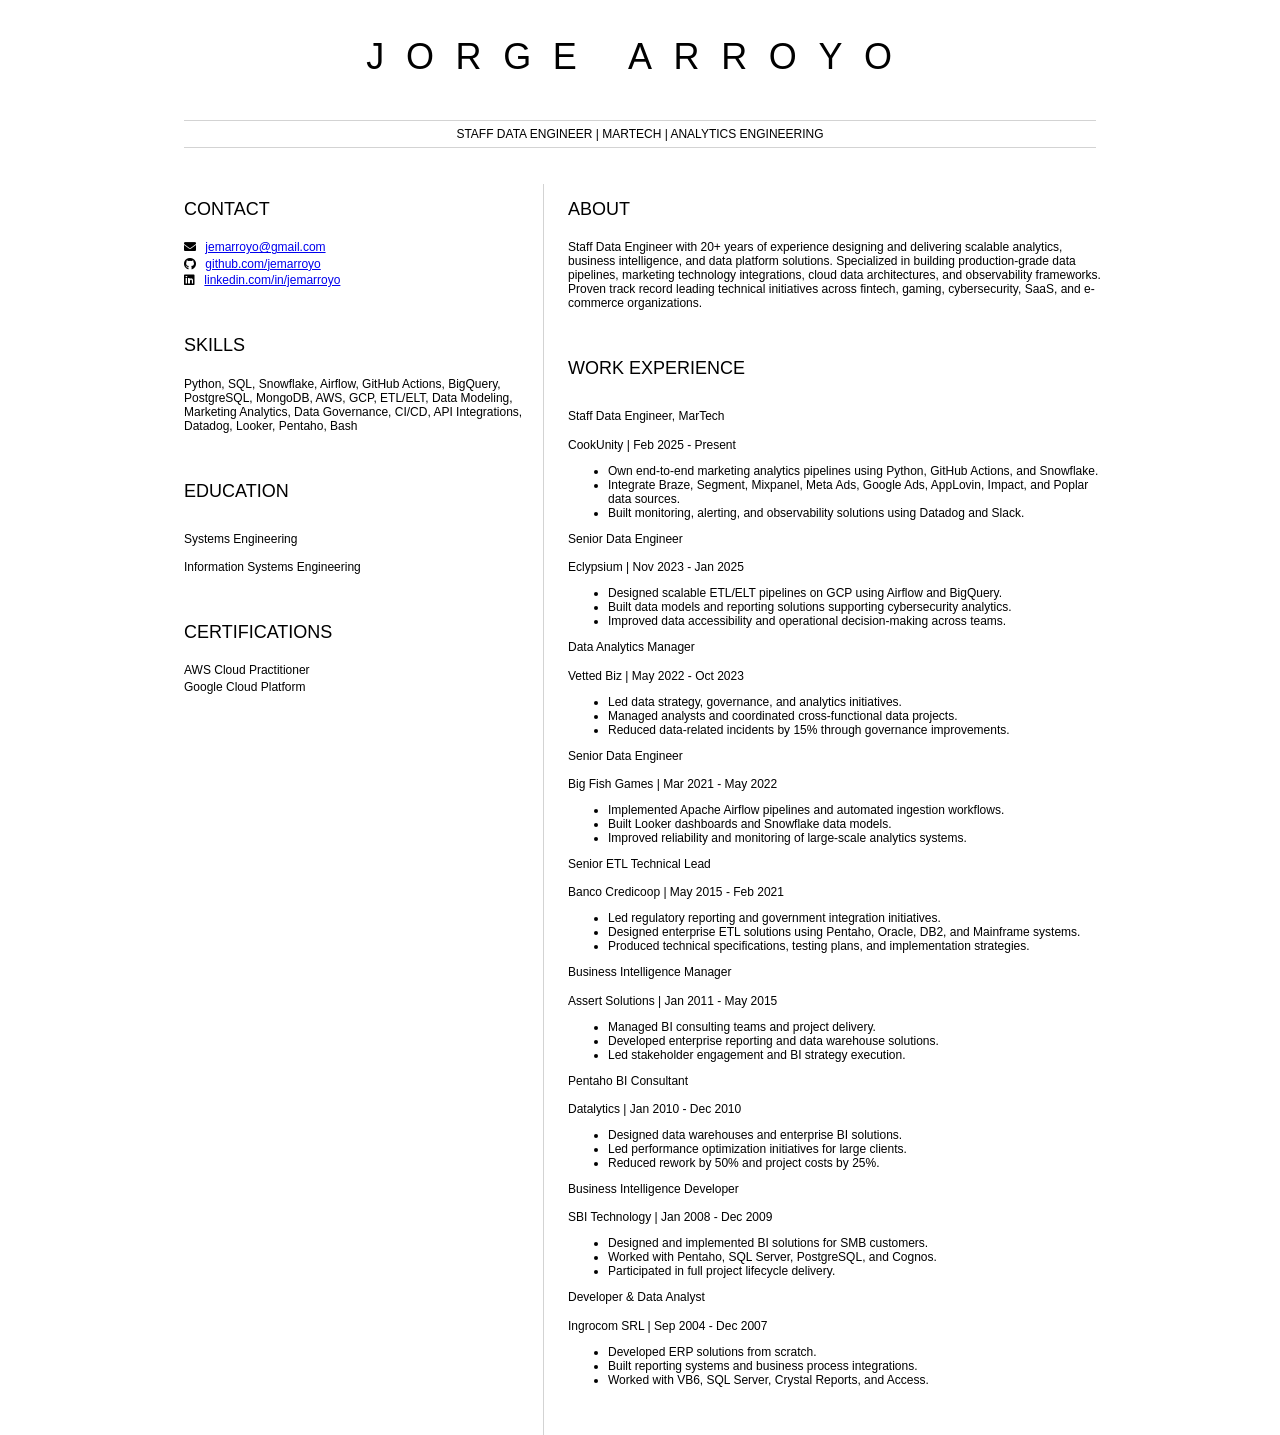
==== index.html @ 9186e67a "first commit" ====
<html>
<head>
    <link href="style.css" rel="stylesheet">
    <title>Jorge Arroyo | Staff Data Engineer</title>
    <link rel="stylesheet" href="https://cdnjs.cloudflare.com/ajax/libs/font-awesome/5.15.4/css/all.min.css">
</head>

<body>
    <header id="header">
        <h1>JORGE ARROYO</h1>
        <hr>
        STAFF DATA ENGINEER | MARTECH | ANALYTICS ENGINEERING
        <hr>
    </header>

    <main>
        <article id="mainLeft">

            <section>
                <h2>CONTACT</h2>

                <p>
                    <i class="fa fa-envelope"></i>
                    <a href="mailto:jemarroyo@gmail.com">jemarroyo@gmail.com</a>
                </p>

                <p>
                    <i class="fab fa-github"></i>
                    <a href="https://github.com/jemarroyo">github.com/jemarroyo</a>
                </p>

                <p>
                    <i class="fab fa-linkedin"></i>
                    <a href="https://linkedin.com/in/jemarroyo">
                        linkedin.com/in/jemarroyo
                    </a>
                </p>

            </section>

            <section>
                <h2>SKILLS</h2>

                <p>
                    Python, SQL, Snowflake, Airflow, GitHub Actions,
                    BigQuery, PostgreSQL, MongoDB, AWS, GCP,
                    ETL/ELT, Data Modeling, Marketing Analytics,
                    Data Governance, CI/CD, API Integrations,
                    Datadog, Looker, Pentaho, Bash
                </p>

            </section>

            <section>
                <h2>EDUCATION</h2>

                <h3>Systems Engineering</h3>

                <p>
                    Information Systems Engineering
                </p>

            </section>

            <section>
                <h2>CERTIFICATIONS</h2>

                <p>AWS Cloud Practitioner</p>
                <p>Google Cloud Platform</p>

            </section>

        </article>

        <article id="mainRight">

            <section>
                <h2>ABOUT</h2>

                <p>
                    Staff Data Engineer with 20+ years of experience
                    designing and delivering scalable analytics,
                    business intelligence, and data platform solutions.
                    Specialized in building production-grade data
                    pipelines, marketing technology integrations,
                    cloud data architectures, and observability
                    frameworks. Proven track record leading technical
                    initiatives across fintech, gaming, cybersecurity,
                    SaaS, and e-commerce organizations.
                </p>

            </section>

            <section>
                <h2>WORK EXPERIENCE</h2>

                <h3>Staff Data Engineer, MarTech</h3>

                <p>
                    CookUnity | Feb 2025 - Present
                </p>

                <ul>
                    <li>Own end-to-end marketing analytics pipelines using Python, GitHub Actions, and Snowflake.</li>
                    <li>Integrate Braze, Segment, Mixpanel, Meta Ads, Google Ads, AppLovin, Impact, and Poplar data sources.</li>
                    <li>Built monitoring, alerting, and observability solutions using Datadog and Slack.</li>
                </ul>

                <h3>Senior Data Engineer</h3>

                <p>
                    Eclypsium | Nov 2023 - Jan 2025
                </p>

                <ul>
                    <li>Designed scalable ETL/ELT pipelines on GCP using Airflow and BigQuery.</li>
                    <li>Built data models and reporting solutions supporting cybersecurity analytics.</li>
                    <li>Improved data accessibility and operational decision-making across teams.</li>
                </ul>

                <h3>Data Analytics Manager</h3>

                <p>
                    Vetted Biz | May 2022 - Oct 2023
                </p>

                <ul>
                    <li>Led data strategy, governance, and analytics initiatives.</li>
                    <li>Managed analysts and coordinated cross-functional data projects.</li>
                    <li>Reduced data-related incidents by 15% through governance improvements.</li>
                </ul>

                <h3>Senior Data Engineer</h3>

                <p>
                    Big Fish Games | Mar 2021 - May 2022
                </p>

                <ul>
                    <li>Implemented Apache Airflow pipelines and automated ingestion workflows.</li>
                    <li>Built Looker dashboards and Snowflake data models.</li>
                    <li>Improved reliability and monitoring of large-scale analytics systems.</li>
                </ul>

                <h3>Senior ETL Technical Lead</h3>

                <p>
                    Banco Credicoop | May 2015 - Feb 2021
                </p>

                <ul>
                    <li>Led regulatory reporting and government integration initiatives.</li>
                    <li>Designed enterprise ETL solutions using Pentaho, Oracle, DB2, and Mainframe systems.</li>
                    <li>Produced technical specifications, testing plans, and implementation strategies.</li>
                </ul>

                <h3>Business Intelligence Manager</h3>

                <p>
                    Assert Solutions | Jan 2011 - May 2015
                </p>

                <ul>
                    <li>Managed BI consulting teams and project delivery.</li>
                    <li>Developed enterprise reporting and data warehouse solutions.</li>
                    <li>Led stakeholder engagement and BI strategy execution.</li>
                </ul>

                <h3>Pentaho BI Consultant</h3>

                <p>
                    Datalytics | Jan 2010 - Dec 2010
                </p>

                <ul>
                    <li>Designed data warehouses and enterprise BI solutions.</li>
                    <li>Led performance optimization initiatives for large clients.</li>
                    <li>Reduced rework by 50% and project costs by 25%.</li>
                </ul>

                <h3>Business Intelligence Developer</h3>

                <p>
                    SBI Technology | Jan 2008 - Dec 2009
                </p>

                <ul>
                    <li>Designed and implemented BI solutions for SMB customers.</li>
                    <li>Worked with Pentaho, SQL Server, PostgreSQL, and Cognos.</li>
                    <li>Participated in full project lifecycle delivery.</li>
                </ul>

                <h3>Developer & Data Analyst</h3>

                <p>
                    Ingrocom SRL | Sep 2004 - Dec 2007
                </p>

                <ul>
                    <li>Developed ERP solutions from scratch.</li>
                    <li>Built reporting systems and business process integrations.</li>
                    <li>Worked with VB6, SQL Server, Crystal Reports, and Access.</li>
                </ul>

            </section>

        </article>
    </main>
</body>
</html>
---- style.css ----
body {
    font-family: 'Segoe UI', Tahoma, Geneva, Verdana, sans-serif;
    font-size: 12px;
    max-width: 960px;
    margin: auto;
}
h1 {
    font-size: 3em;
    letter-spacing: .6em;
    padding-top: 1em;
    padding-bottom: 1em;
}

h2 {
    font-size: 1.5em;
    padding-bottom: 1em;
}

h3 {
    font-size: 1em;
    padding-bottom: 1em;
}

main { 
    display: grid;
    grid-template-columns: 40% 60%;
    margin-top: 3em;
}
header {
    text-align: center;
    margin: auto 2em;
}

section {
    margin: auto 1em 4em 2em;
}

i {
    margin-right: .5em;
}

p {
    margin: .2em auto
}

hr {
    border: none;
    background-color: lightgray;
    height: 1px;
}

h1, h2, h3 {
    font-weight: 100;
    margin-bottom: 0;
}
#mainLeft {
    border-right: 1px solid lightgray;
}
.company-title {
    display: flex;
    align-items: center;
    gap: 12px;
}

.company-logo {
    width: 36px;
    height: 36px;
    object-fit: contain;
}

.company-name {
    color: #666;
    font-size: 0.9rem;
    margin-top: -10px;
}
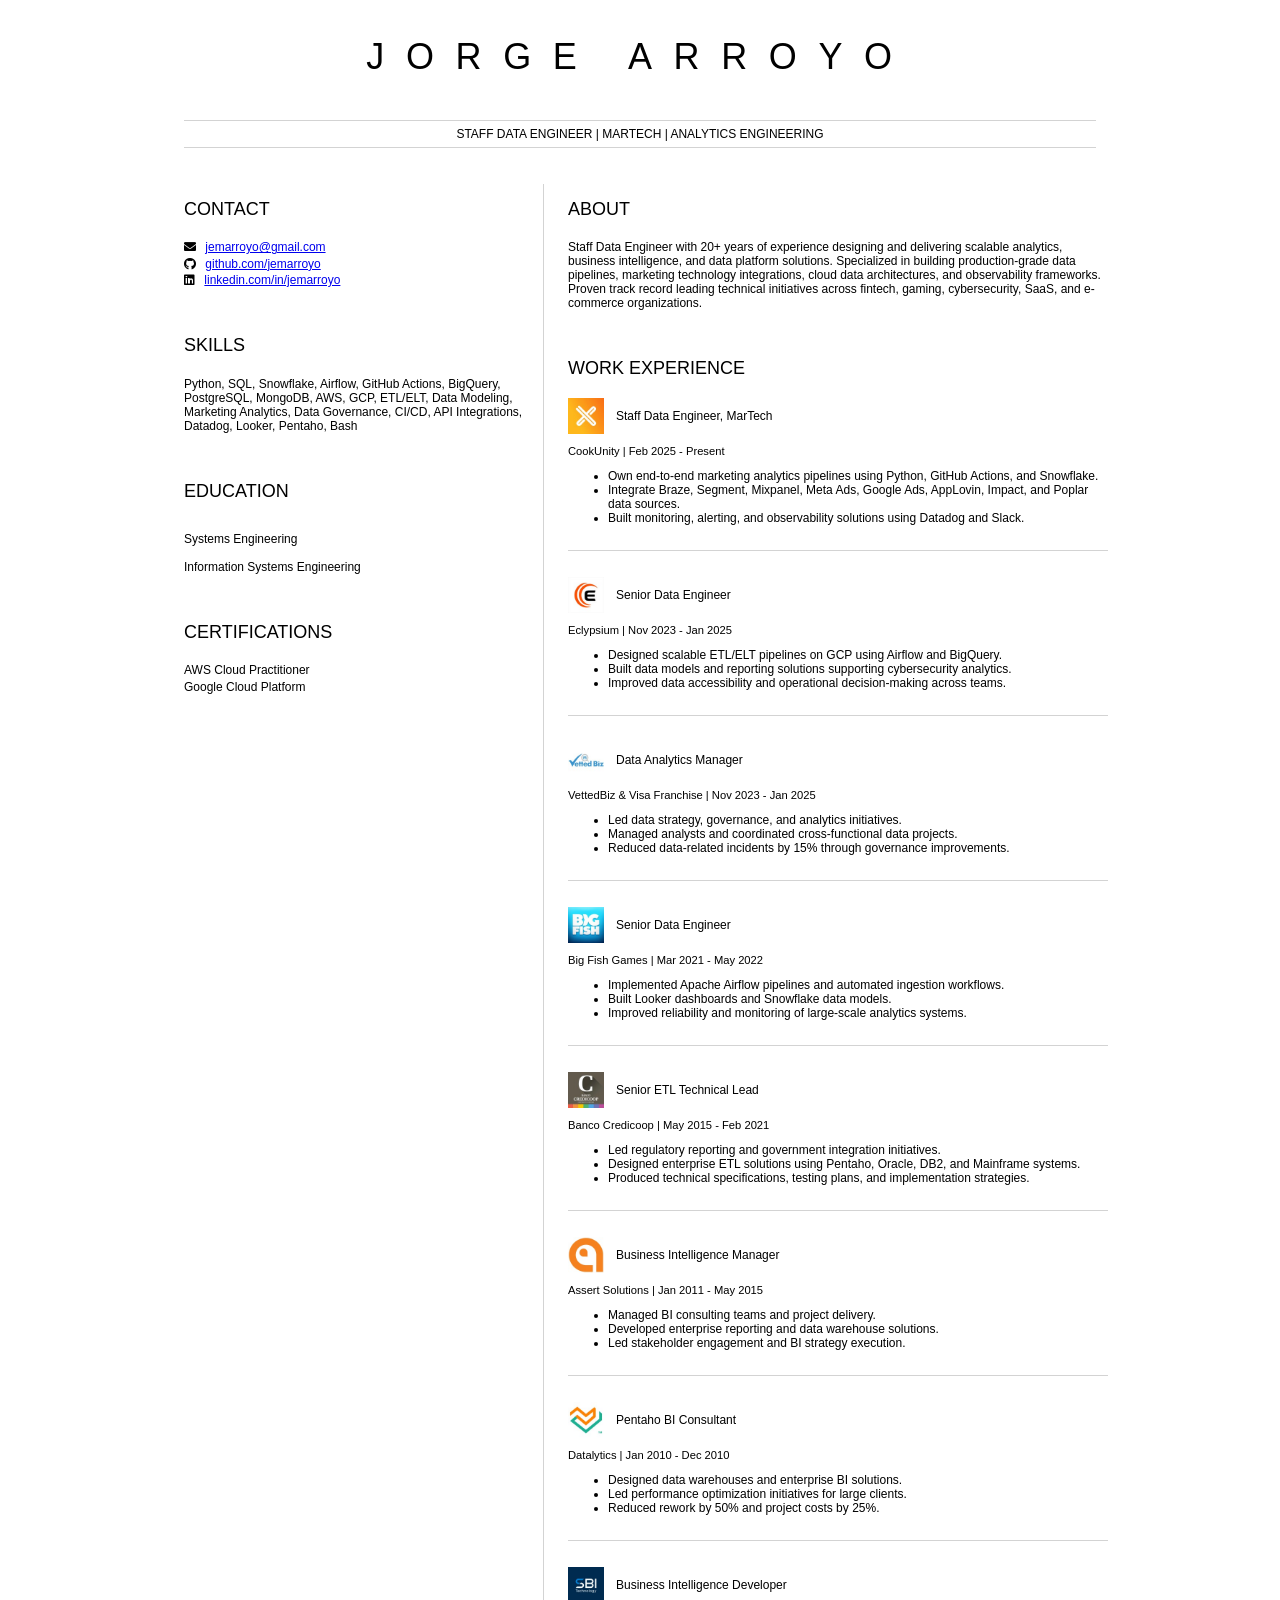
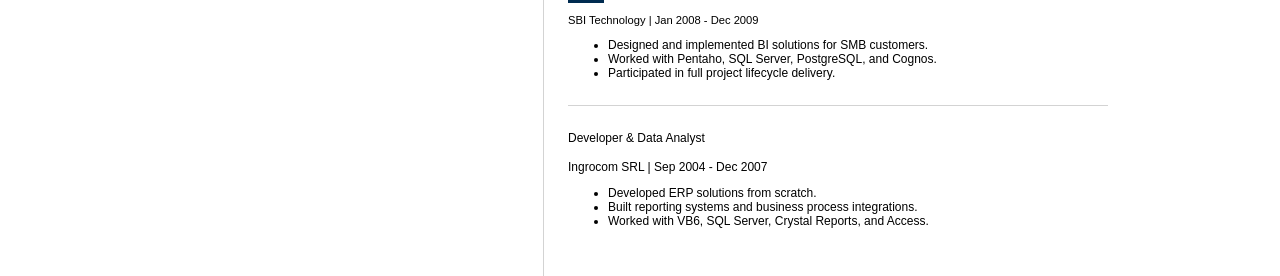
==== commit 2e188e8b: "second push" ====
--- a/index.html
+++ b/index.html
@@ -93,35 +93,51 @@
 
             <section>
                 <h2>WORK EXPERIENCE</h2>
+                <div class="company-title">
+                        <img src="assets/logos/cookunity.jpeg"
+                            alt="CookUnity"
+                            class="company-logo">
 
                 <h3>Staff Data Engineer, MarTech</h3>
-
-                <p>
-                    CookUnity | Feb 2025 - Present
-                </p>
-
+                </div>
+                <p class="company-name">
+                        CookUnity | Feb 2025 - Present
+                </p>
+                
                 <ul>
                     <li>Own end-to-end marketing analytics pipelines using Python, GitHub Actions, and Snowflake.</li>
                     <li>Integrate Braze, Segment, Mixpanel, Meta Ads, Google Ads, AppLovin, Impact, and Poplar data sources.</li>
                     <li>Built monitoring, alerting, and observability solutions using Datadog and Slack.</li>
                 </ul>
 
+                <hr class="job-separator">
+                <div class="company-title">
+                        <img src="assets/logos/eclypsium.jpeg"
+                            alt="Eclypsium"
+                            class="company-logo">
+
                 <h3>Senior Data Engineer</h3>
-
-                <p>
-                    Eclypsium | Nov 2023 - Jan 2025
-                </p>
-
+                </div>
+                <p class="company-name">
+                        Eclypsium | Nov 2023 - Jan 2025
+                </p>
+                
                 <ul>
                     <li>Designed scalable ETL/ELT pipelines on GCP using Airflow and BigQuery.</li>
                     <li>Built data models and reporting solutions supporting cybersecurity analytics.</li>
                     <li>Improved data accessibility and operational decision-making across teams.</li>
                 </ul>
+                <hr class="job-separator">
+
+                <div class="company-title">
+                        <img src="assets/logos/vettedbiz.jpeg"
+                            alt="VettedBiz"
+                            class="company-logo">
 
                 <h3>Data Analytics Manager</h3>
-
-                <p>
-                    Vetted Biz | May 2022 - Oct 2023
+                </div>
+                <p class="company-name">
+                        VettedBiz & Visa Franchise | Nov 2023 - Jan 2025
                 </p>
 
                 <ul>
@@ -129,11 +145,17 @@
                     <li>Managed analysts and coordinated cross-functional data projects.</li>
                     <li>Reduced data-related incidents by 15% through governance improvements.</li>
                 </ul>
+                <hr class="job-separator">
+
+                <div class="company-title">
+                        <img src="assets/logos/bigfishgames.jpeg"
+                            alt="Big Fish Games"
+                            class="company-logo">
 
                 <h3>Senior Data Engineer</h3>
-
-                <p>
-                    Big Fish Games | Mar 2021 - May 2022
+                </div>
+                <p class="company-name">
+                        Big Fish Games | Mar 2021 - May 2022
                 </p>
 
                 <ul>
@@ -141,23 +163,35 @@
                     <li>Built Looker dashboards and Snowflake data models.</li>
                     <li>Improved reliability and monitoring of large-scale analytics systems.</li>
                 </ul>
+                <hr class="job-separator">
+
+                <div class="company-title">
+                        <img src="assets/logos/bancocredicoop.jpeg"
+                            alt="Banco Credicoop"
+                            class="company-logo">
 
                 <h3>Senior ETL Technical Lead</h3>
-
-                <p>
-                    Banco Credicoop | May 2015 - Feb 2021
-                </p>
+                </div>
+                <p class="company-name">
+                        Banco Credicoop | May 2015 - Feb 2021
+                </p>
+
 
                 <ul>
                     <li>Led regulatory reporting and government integration initiatives.</li>
                     <li>Designed enterprise ETL solutions using Pentaho, Oracle, DB2, and Mainframe systems.</li>
                     <li>Produced technical specifications, testing plans, and implementation strategies.</li>
                 </ul>
+                <hr class="job-separator">
+                <div class="company-title">
+                        <img src="assets/logos/assertsolutions.jpeg"
+                            alt="Assert Solutions"
+                            class="company-logo">
 
                 <h3>Business Intelligence Manager</h3>
-
-                <p>
-                    Assert Solutions | Jan 2011 - May 2015
+                </div>
+                <p class="company-name">
+                        Assert Solutions | Jan 2011 - May 2015
                 </p>
 
                 <ul>
@@ -165,12 +199,18 @@
                     <li>Developed enterprise reporting and data warehouse solutions.</li>
                     <li>Led stakeholder engagement and BI strategy execution.</li>
                 </ul>
+                <hr class="job-separator">
+                <div class="company-title">
+                        <img src="assets/logos/datalytics.jpeg"
+                            alt="Assert Solutions"
+                            class="company-logo">
 
                 <h3>Pentaho BI Consultant</h3>
-
-                <p>
-                    Datalytics | Jan 2010 - Dec 2010
-                </p>
+                </div>
+                <p class="company-name">
+                        Datalytics | Jan 2010 - Dec 2010
+                </p>
+
 
                 <ul>
                     <li>Designed data warehouses and enterprise BI solutions.</li>
@@ -178,10 +218,16 @@
                     <li>Reduced rework by 50% and project costs by 25%.</li>
                 </ul>
 
+                <hr class="job-separator">
+                <div class="company-title">
+                        <img src="assets/logos/sbi.jpeg"
+                            alt="SBI"
+                            class="company-logo">
+
                 <h3>Business Intelligence Developer</h3>
-
-                <p>
-                    SBI Technology | Jan 2008 - Dec 2009
+                </div>
+                <p class="company-name">
+                        SBI Technology | Jan 2008 - Dec 2009
                 </p>
 
                 <ul>
@@ -189,7 +235,7 @@
                     <li>Worked with Pentaho, SQL Server, PostgreSQL, and Cognos.</li>
                     <li>Participated in full project lifecycle delivery.</li>
                 </ul>
-
+                <hr class="job-separator">
                 <h3>Developer & Data Analyst</h3>
 
                 <p>
--- a/style.css
+++ b/style.css
@@ -69,7 +69,15 @@
 }
 
 .company-name {
-    color: #666;
-    font-size: 0.9rem;
-    margin-top: -10px;
-}+    color: #000000;
+    font-size: 0.7rem;
+    margin-top: 10px;
+}
+
+
+.job-separator {
+    border: 0;
+    height: 1px;
+    background-color: #d3d3d3;
+    margin: 25px 0;
+}
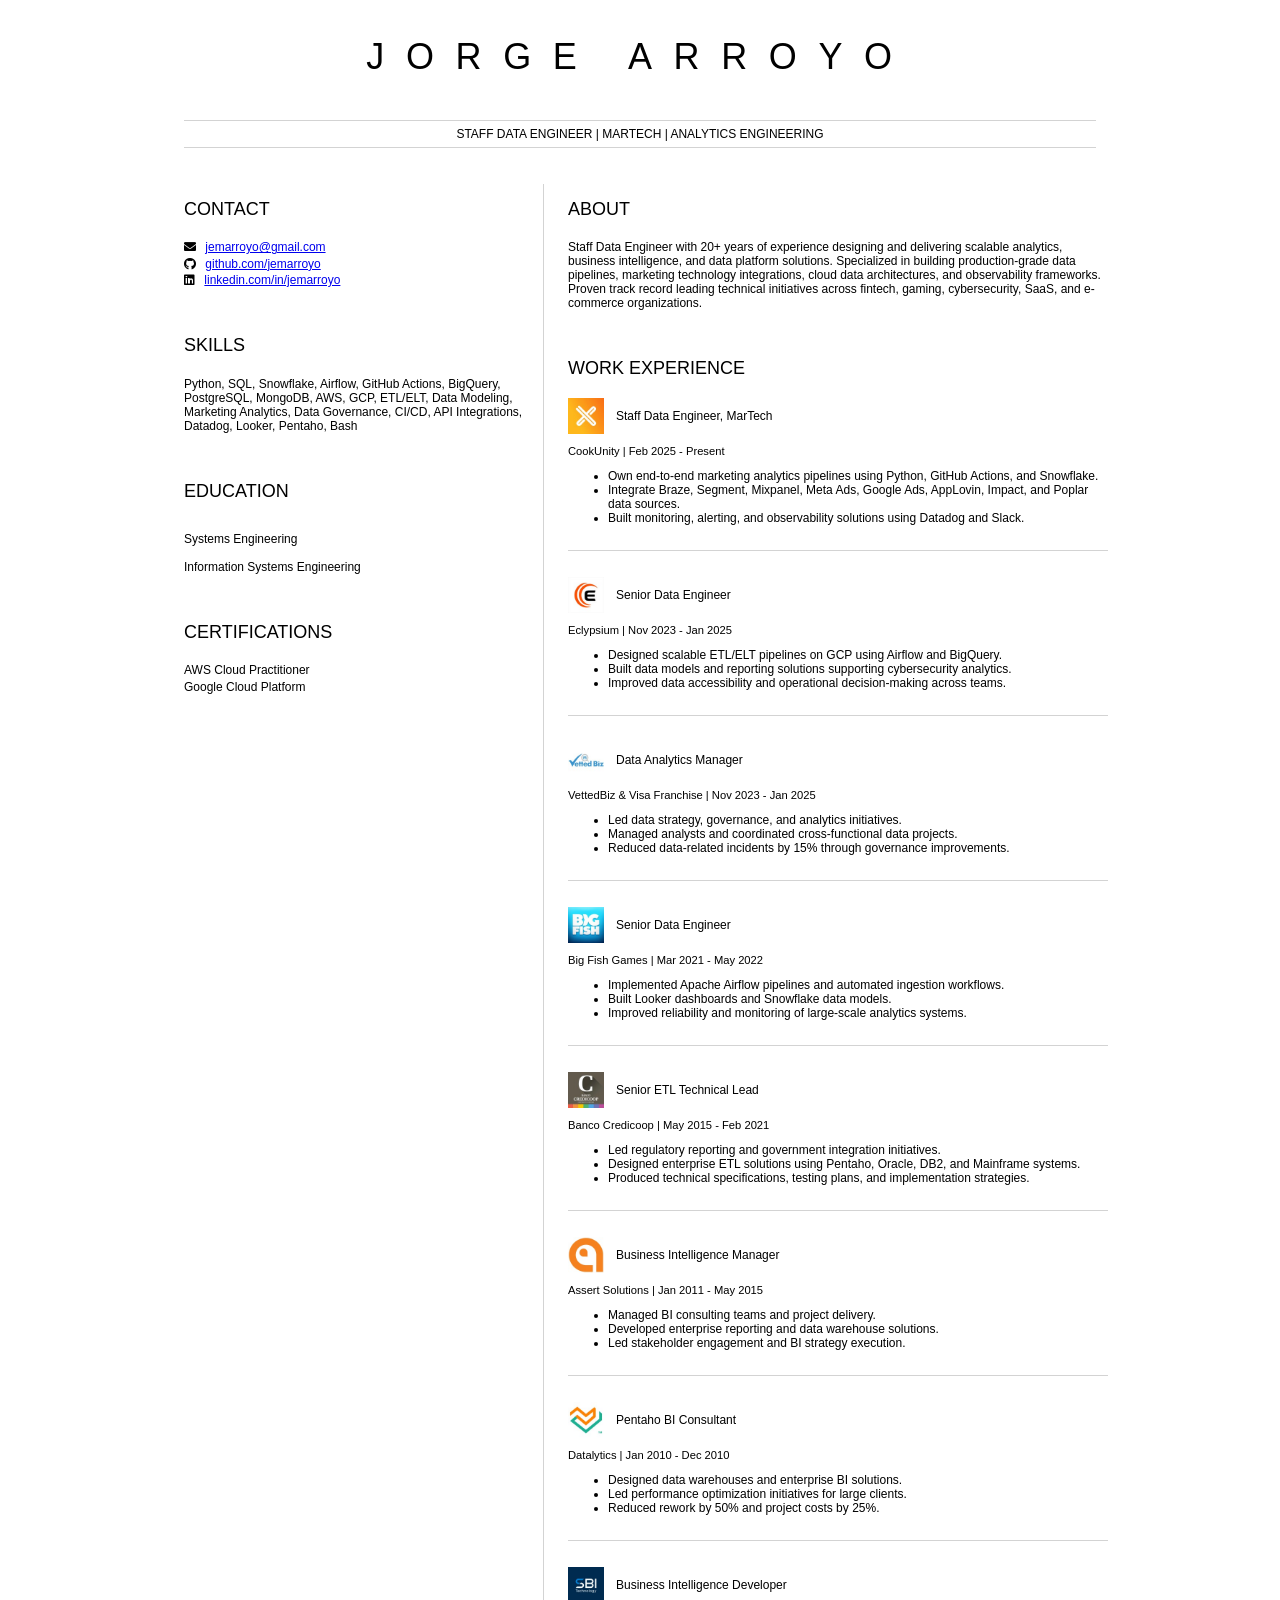
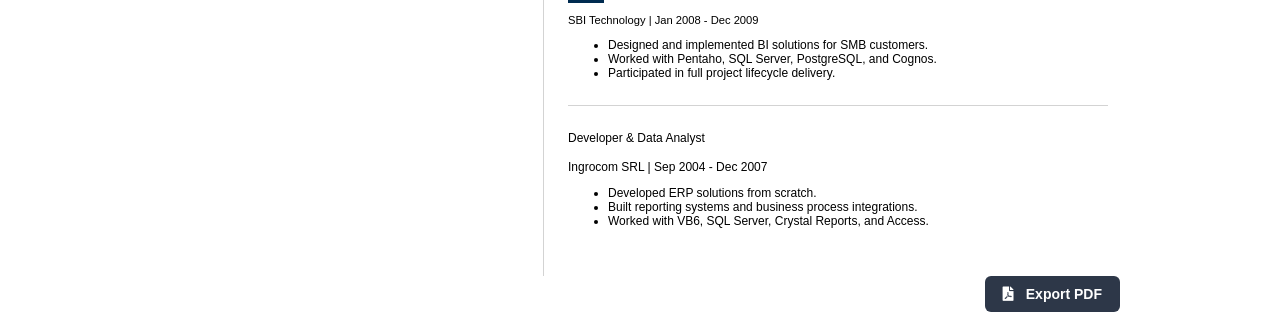
==== commit c9cb8840: "pdf" ====
--- a/index.html
+++ b/index.html
@@ -12,7 +12,7 @@
         STAFF DATA ENGINEER | MARTECH | ANALYTICS ENGINEERING
         <hr>
     </header>
-
+    
     <main>
         <article id="mainLeft">
 
@@ -253,4 +253,10 @@
         </article>
     </main>
 </body>
+<div class="actions">
+        <button onclick="window.print()" class="pdf-btn">
+            <i class="fas fa-file-pdf"></i>
+            Export PDF
+        </button>
+    </div>
 </html>
--- a/style.css
+++ b/style.css
@@ -81,3 +81,26 @@
     background-color: #d3d3d3;
     margin: 25px 0;
 }
+.actions {
+    text-align: right;
+    margin-bottom: 15px;
+}
+
+.pdf-btn {
+    background-color: #2d3748;
+    color: white;
+    border: none;
+    padding: 10px 18px;
+    border-radius: 6px;
+    cursor: pointer;
+    font-size: 14px;
+    font-weight: 600;
+}
+
+.pdf-btn:hover {
+    opacity: 0.9;
+}
+
+.pdf-btn i {
+    margin-right: 8px;
+}
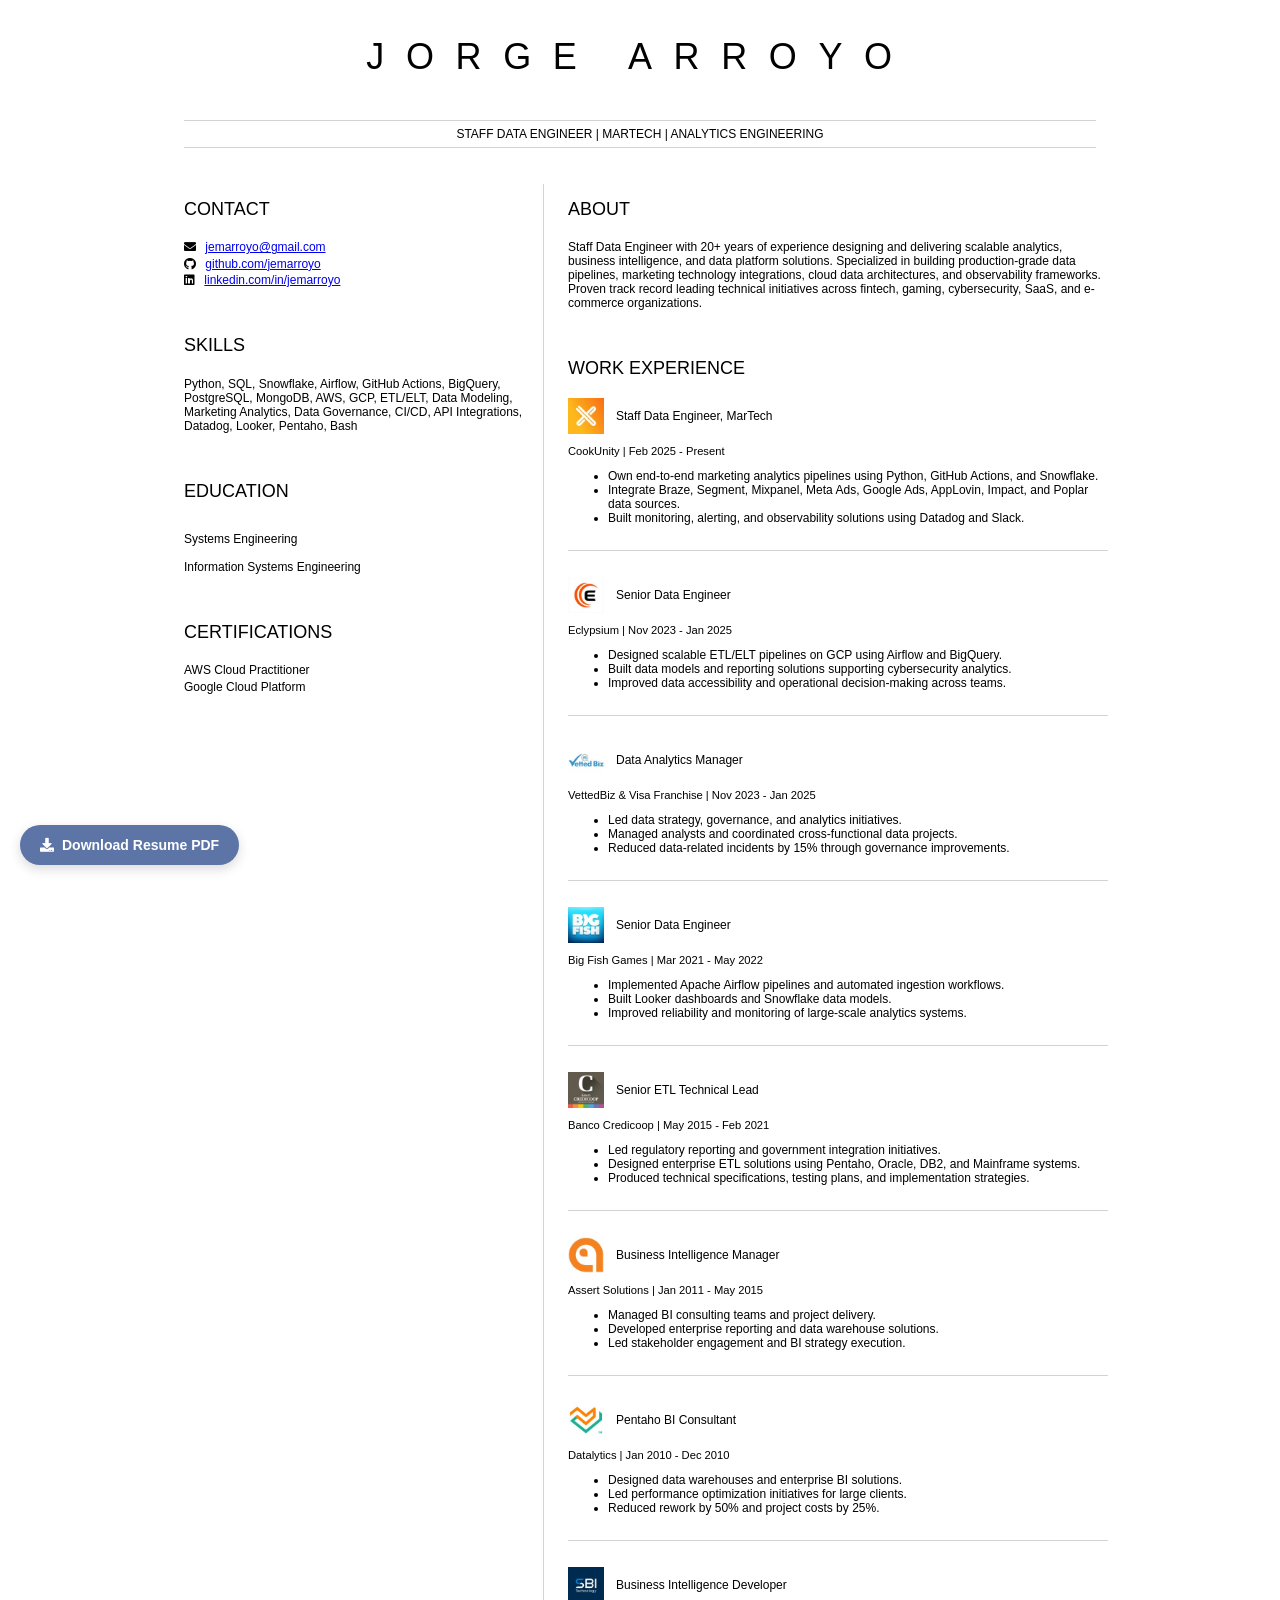
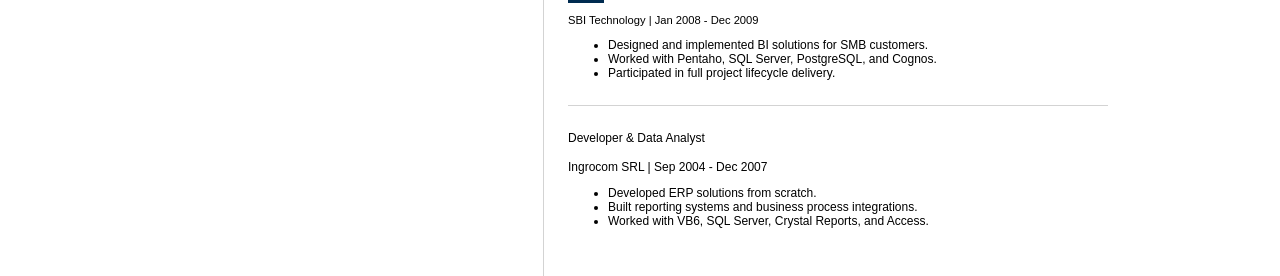
==== commit 4d1eecb4: "pdf floating button" ====
--- a/index.html
+++ b/index.html
@@ -255,8 +255,7 @@
 </body>
 <div class="actions">
         <button onclick="window.print()" class="pdf-btn">
-            <i class="fas fa-file-pdf"></i>
-            Export PDF
-        </button>
+            <i class="fas fa-download"></i>Download Resume PDF</button>
     </div>
+
 </html>
--- a/style.css
+++ b/style.css
@@ -86,21 +86,45 @@
     margin-bottom: 15px;
 }
 
+
+.actions {
+    position: fixed;
+    bottom: 20px;
+    left: 20px;
+    z-index: 1000;
+}
+
 .pdf-btn {
-    background-color: #2d3748;
+    background: #5d75a6;
     color: white;
     border: none;
-    padding: 10px 18px;
-    border-radius: 6px;
+    border-radius: 999px;
+    padding: 12px 20px;
     cursor: pointer;
+    box-shadow: 0 4px 12px rgba(0,0,0,.15);
     font-size: 14px;
     font-weight: 600;
 }
 
 .pdf-btn:hover {
-    opacity: 0.9;
+    opacity: 0.5;
 }
 
 .pdf-btn i {
     margin-right: 8px;
+}
+@media print {
+
+    .actions {
+        display: none;
+    }
+
+    body {
+        margin: 0;
+    }
+
+    @page {
+        size: A4;
+        margin: 0.5in;
+    }
 }
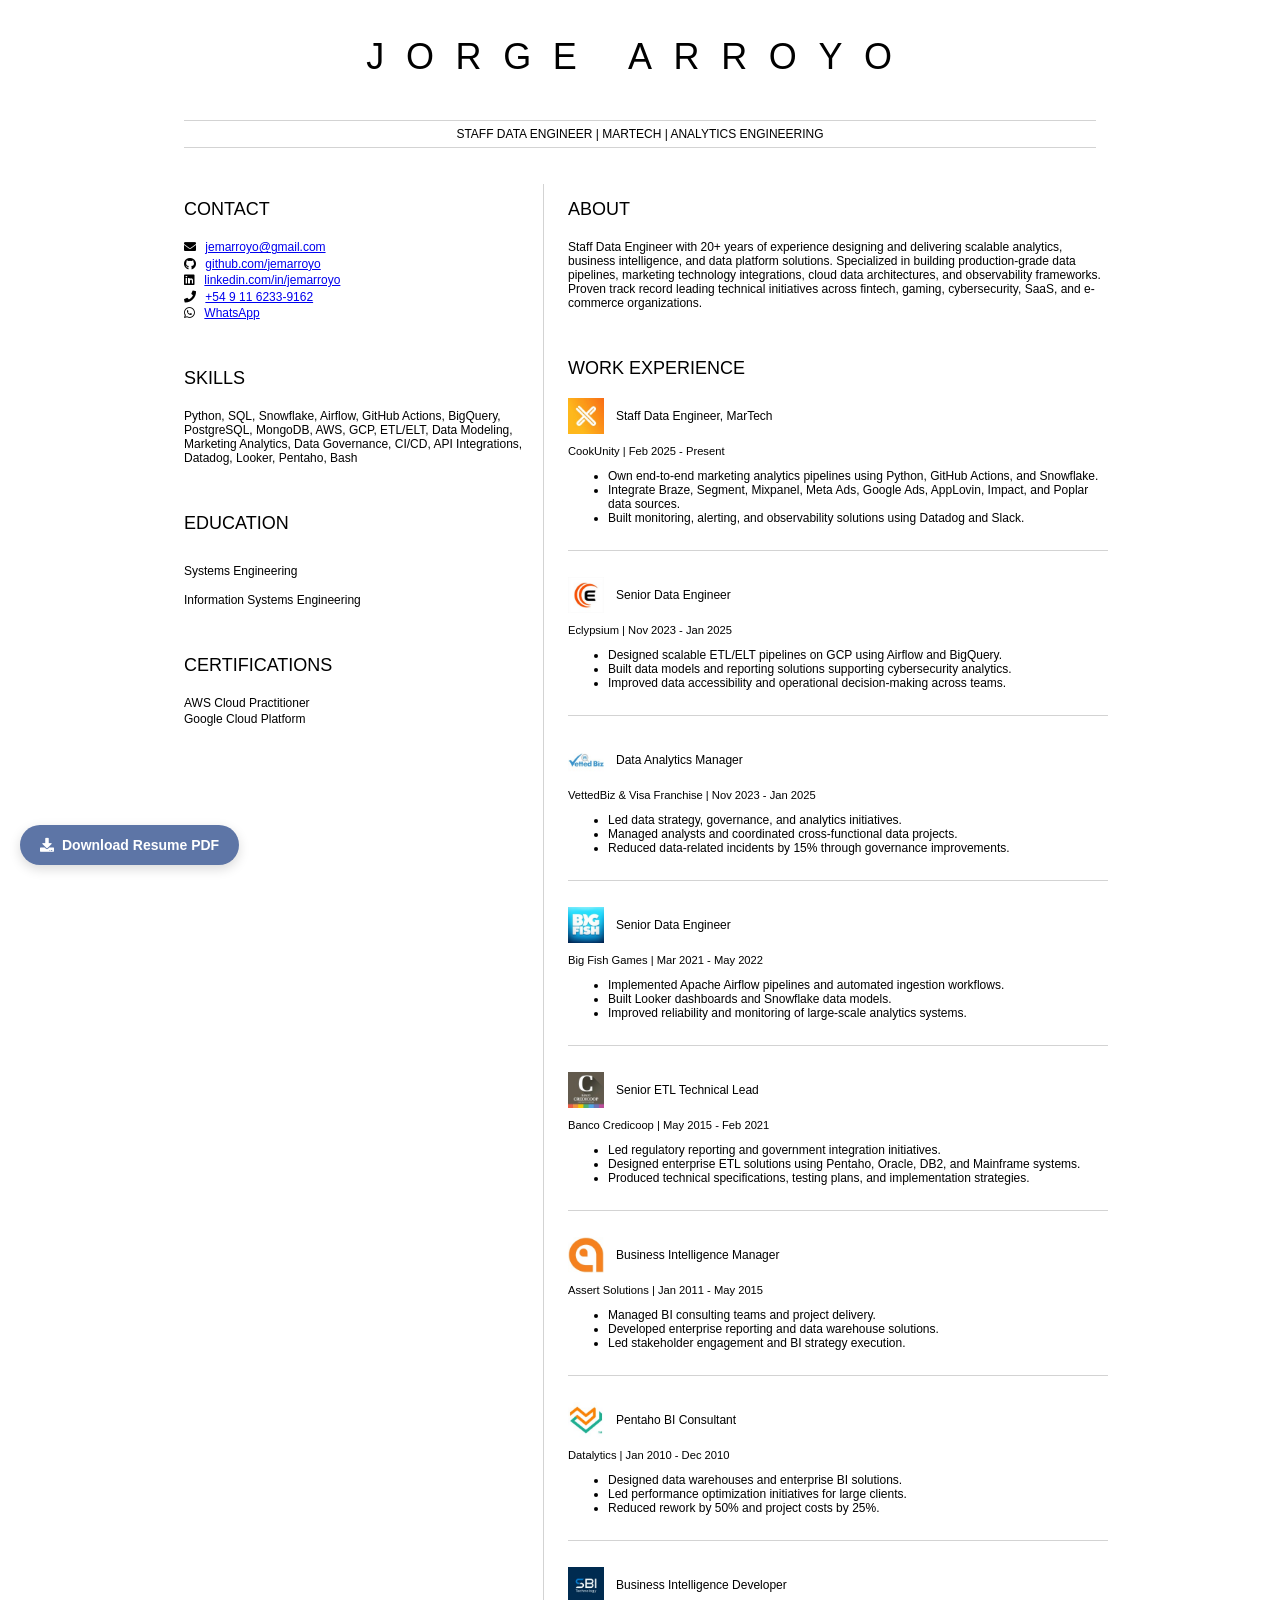
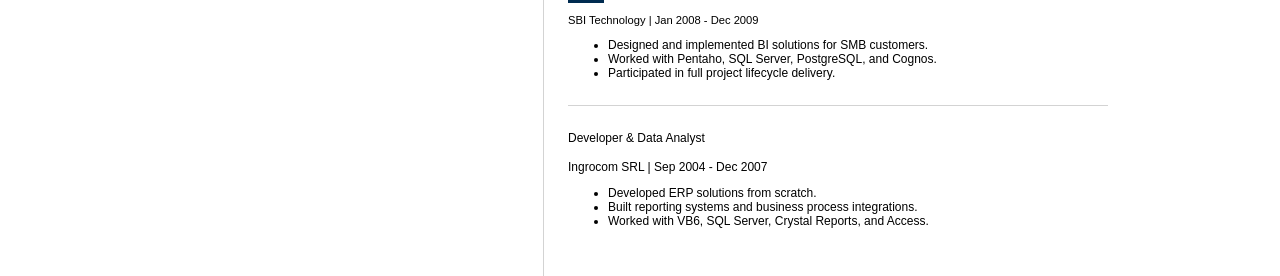
==== commit f2db55b4: "phone" ====
--- a/index.html
+++ b/index.html
@@ -35,7 +35,18 @@
                         linkedin.com/in/jemarroyo
                     </a>
                 </p>
-
+                <p>
+                        <i class="fa fa-phone" aria-hidden="true"></i>
+                        <a href="tel:+5491162339162">
+                            +54 9 11 6233-9162
+                        </a>
+                </p>
+                <p>
+                    <i class="fab fa-whatsapp" aria-hidden="true"></i>
+                    <a href="https://wa.me/5491162339162" target="_blank">
+                        WhatsApp
+                    </a>
+                </p>
             </section>
 
             <section>
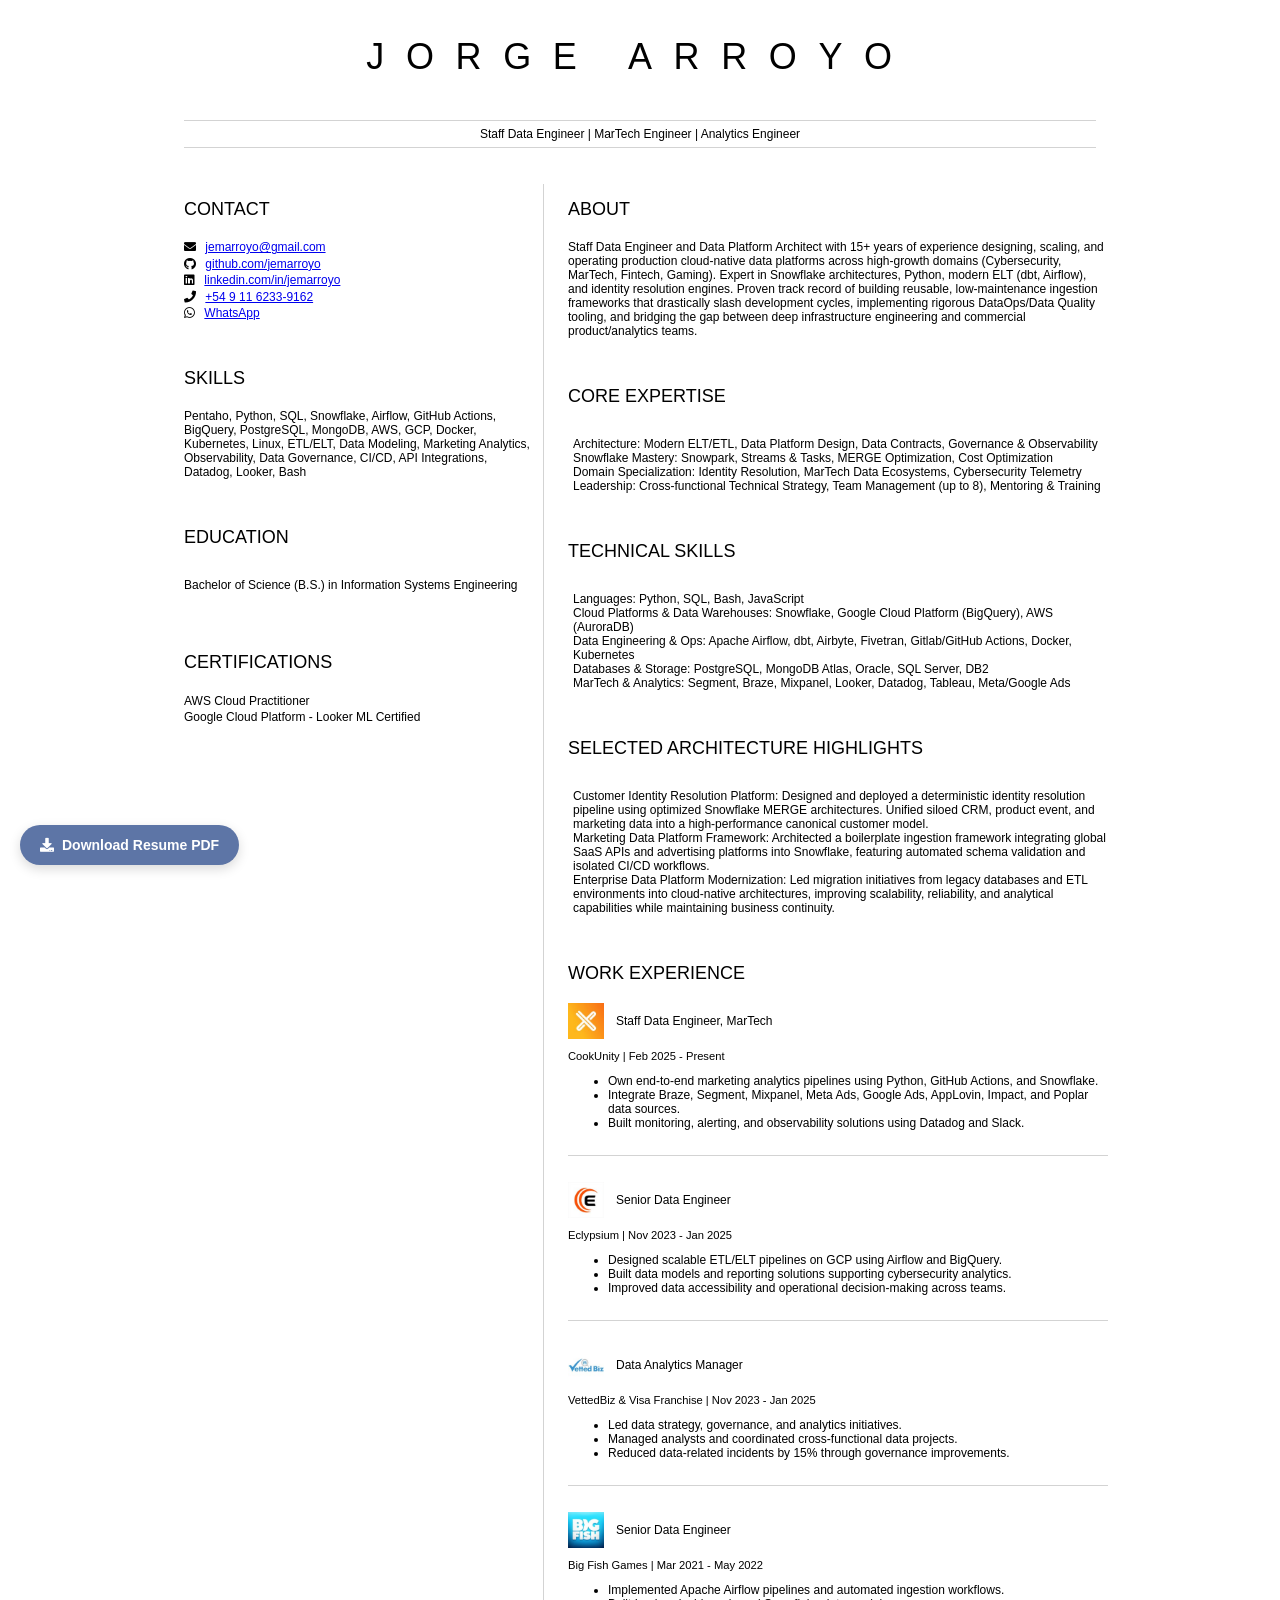
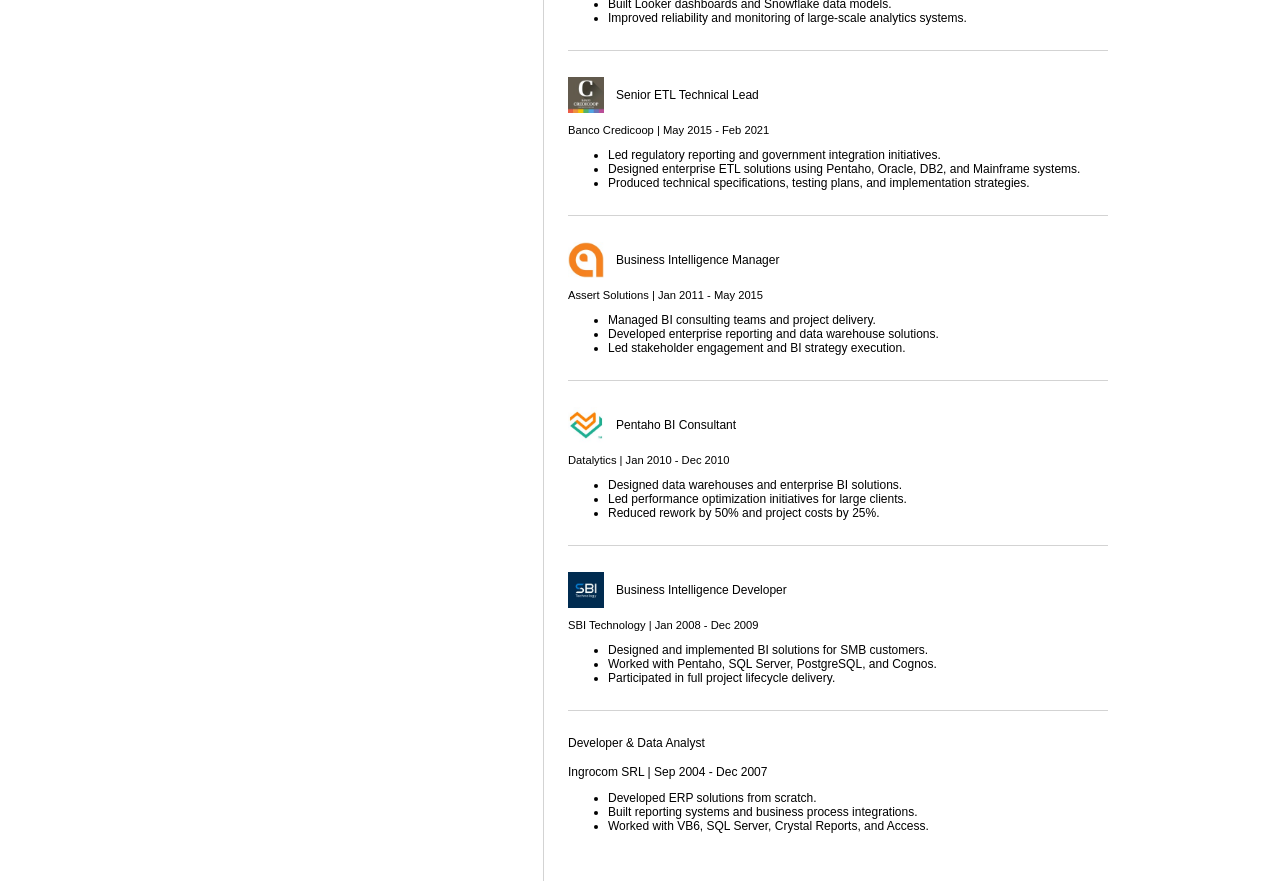
==== commit e0b2d870: "Revamp resume content and add automation tooling - Update index.html: refine title, expand skills, r" ====
--- a/index.html
+++ b/index.html
@@ -9,7 +9,7 @@
     <header id="header">
         <h1>JORGE ARROYO</h1>
         <hr>
-        STAFF DATA ENGINEER | MARTECH | ANALYTICS ENGINEERING
+        Staff Data Engineer | MarTech Engineer | Analytics Engineer
         <hr>
     </header>
     
@@ -43,7 +43,7 @@
                 </p>
                 <p>
                     <i class="fab fa-whatsapp" aria-hidden="true"></i>
-                    <a href="https://wa.me/5491162339162" target="_blank">
+                    <a href="https://wa.me/5491162339162?text=Hi%20Jorge%2C%20I%20found%20your%20resume%20on%20GitHub." target="_blank">
                         WhatsApp
                     </a>
                 </p>
@@ -53,11 +53,11 @@
                 <h2>SKILLS</h2>
 
                 <p>
-                    Python, SQL, Snowflake, Airflow, GitHub Actions,
-                    BigQuery, PostgreSQL, MongoDB, AWS, GCP,
-                    ETL/ELT, Data Modeling, Marketing Analytics,
+                    Pentaho, Python, SQL, Snowflake, Airflow, GitHub Actions,
+                    BigQuery, PostgreSQL, MongoDB, AWS, GCP, Docker, Kubernetes, Linux,
+                    ETL/ELT, Data Modeling, Marketing Analytics, Observability,
                     Data Governance, CI/CD, API Integrations,
-                    Datadog, Looker, Pentaho, Bash
+                    Datadog, Looker, Bash
                 </p>
 
             </section>
@@ -65,11 +65,7 @@
             <section>
                 <h2>EDUCATION</h2>
 
-                <h3>Systems Engineering</h3>
-
-                <p>
-                    Information Systems Engineering
-                </p>
+                <h3>Bachelor of Science (B.S.) in Information Systems Engineering</h3>
 
             </section>
 
@@ -77,7 +73,7 @@
                 <h2>CERTIFICATIONS</h2>
 
                 <p>AWS Cloud Practitioner</p>
-                <p>Google Cloud Platform</p>
+                <p>Google Cloud Platform - Looker ML Certified</p>
 
             </section>
 
@@ -89,17 +85,45 @@
                 <h2>ABOUT</h2>
 
                 <p>
-                    Staff Data Engineer with 20+ years of experience
-                    designing and delivering scalable analytics,
-                    business intelligence, and data platform solutions.
-                    Specialized in building production-grade data
-                    pipelines, marketing technology integrations,
-                    cloud data architectures, and observability
-                    frameworks. Proven track record leading technical
-                    initiatives across fintech, gaming, cybersecurity,
-                    SaaS, and e-commerce organizations.
-                </p>
-
+                    Staff Data Engineer and Data Platform Architect with 15+ years of experience designing, scaling, and operating production cloud-native data platforms across high-growth domains (Cybersecurity, MarTech, Fintech, Gaming). Expert in Snowflake architectures, Python, modern ELT (dbt, Airflow), and identity resolution engines. Proven track record of building reusable, low-maintenance ingestion frameworks that drastically slash development cycles, implementing rigorous DataOps/Data Quality tooling, and bridging the gap between deep infrastructure engineering and commercial product/analytics teams.
+                </p>
+
+            </section>
+            <section>
+                <h2>CORE EXPERTISE</h2>
+
+                <p>
+                    <ul style="list-style-type: none; padding-left: 5px;">
+                        <li>Architecture: Modern ELT/ETL, Data Platform Design, Data Contracts, Governance & Observability</li>
+                        <li>Snowflake Mastery: Snowpark, Streams & Tasks, MERGE Optimization, Cost Optimization</li>
+                        <li>Domain Specialization: Identity Resolution, MarTech Data Ecosystems, Cybersecurity Telemetry</li>
+                        <li>Leadership: Cross-functional Technical Strategy, Team Management (up to 8), Mentoring & Training</li>
+                    </ul>
+            </section>
+            <section>
+                <h2>TECHNICAL SKILLS</h2>
+
+                <p>
+                    <ul style="list-style-type: none; padding-left: 5px;">
+                        <li>Languages: Python, SQL, Bash, JavaScript</li>
+                        <li>Cloud Platforms & Data Warehouses: Snowflake, Google Cloud Platform (BigQuery), AWS (AuroraDB)</li>
+                        <li>Data Engineering & Ops: Apache Airflow, dbt, Airbyte, Fivetran, Gitlab/GitHub Actions, Docker, Kubernetes</li>
+                        <li>Databases & Storage: PostgreSQL, MongoDB Atlas, Oracle, SQL Server, DB2</li>
+                        <li>MarTech & Analytics: Segment, Braze, Mixpanel, Looker, Datadog, Tableau, Meta/Google Ads</li>
+                    </ul>
+                </p>
+            </section>
+
+            <section>   
+                <h2>SELECTED ARCHITECTURE HIGHLIGHTS</h2>
+
+                <p>
+                    <ul style="list-style-type: none; padding-left: 5px;">
+                        <li>Customer Identity Resolution Platform: Designed and deployed a deterministic identity resolution pipeline using optimized Snowflake MERGE architectures. Unified siloed CRM, product event, and marketing data into a high-performance canonical customer model.</li>
+                        <li>Marketing Data Platform Framework: Architected a boilerplate ingestion framework integrating global SaaS APIs and advertising platforms into Snowflake, featuring automated schema validation and isolated CI/CD workflows.</li>
+                        <li>Enterprise Data Platform Modernization: Led migration initiatives from legacy databases and ETL environments into cloud-native architectures, improving scalability, reliability, and analytical capabilities while maintaining business continuity.</li>
+                    </ul>
+                </p>
             </section>
 
             <section>
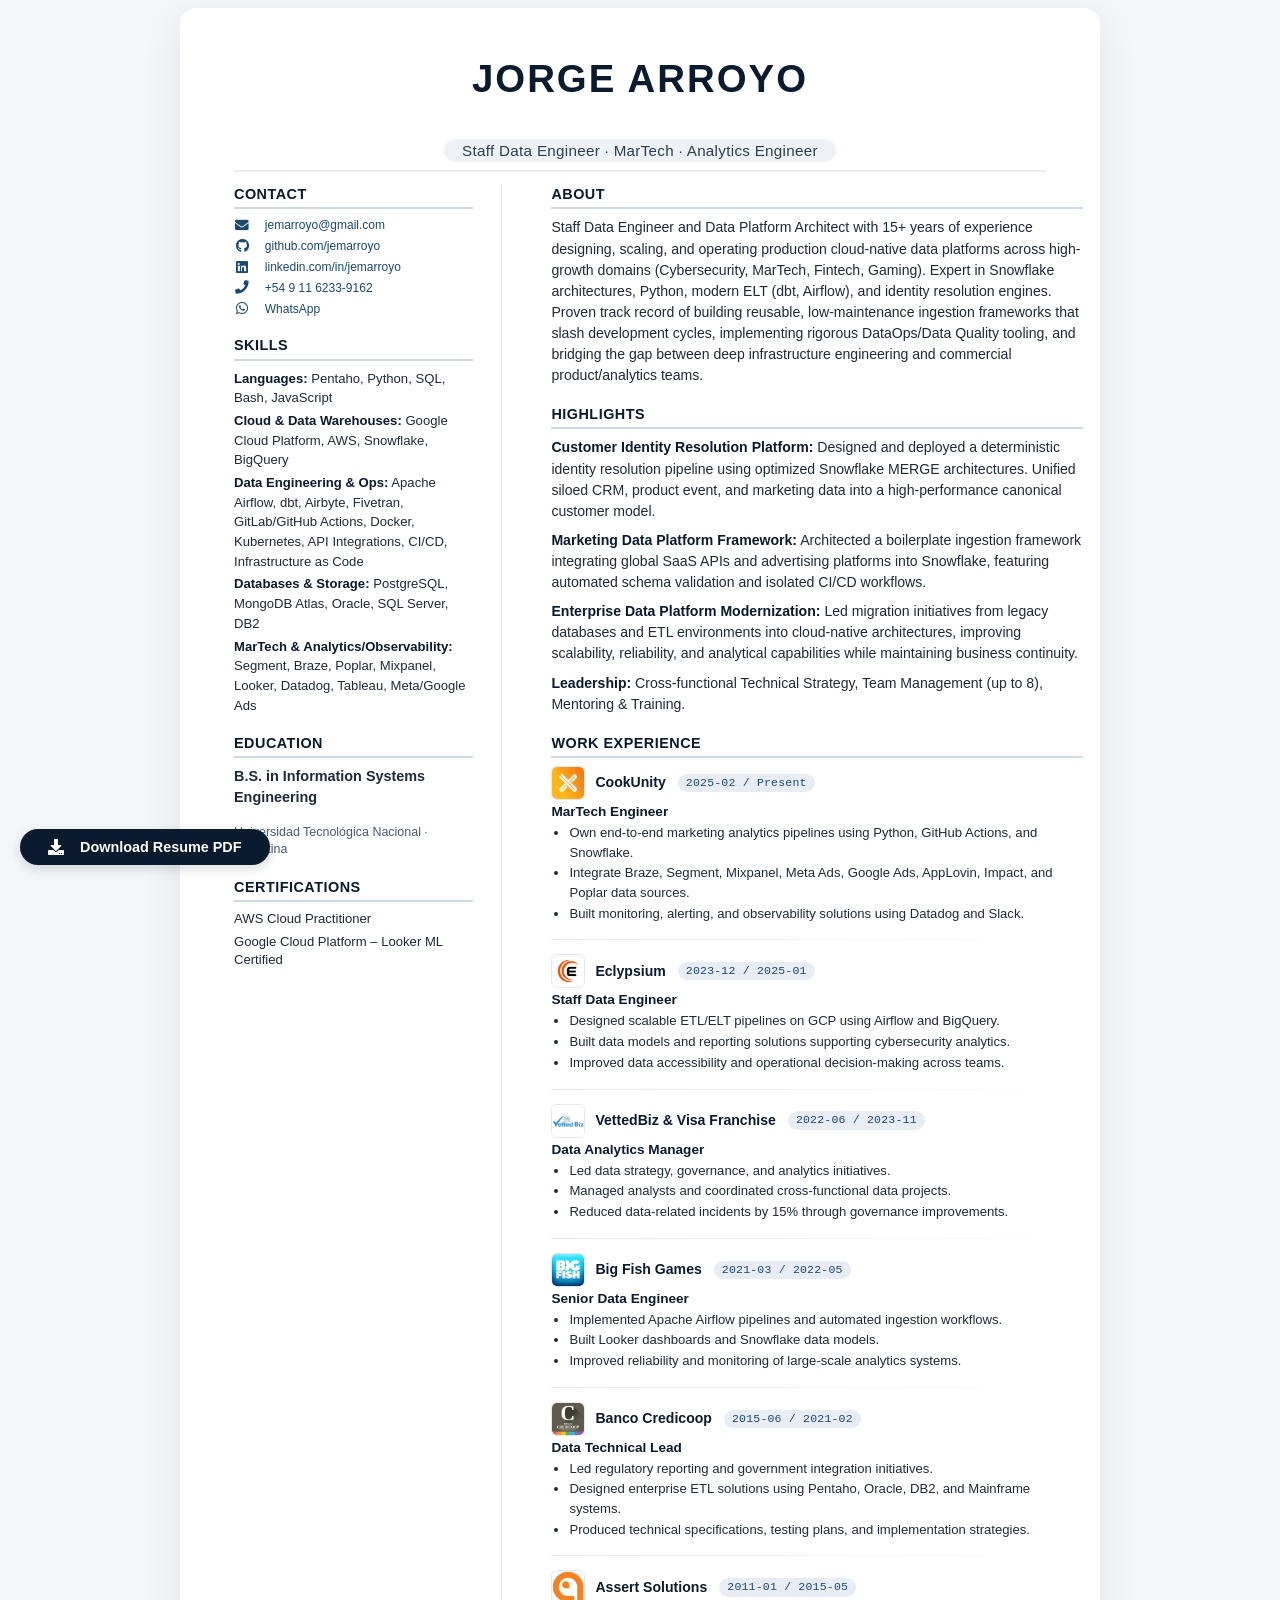
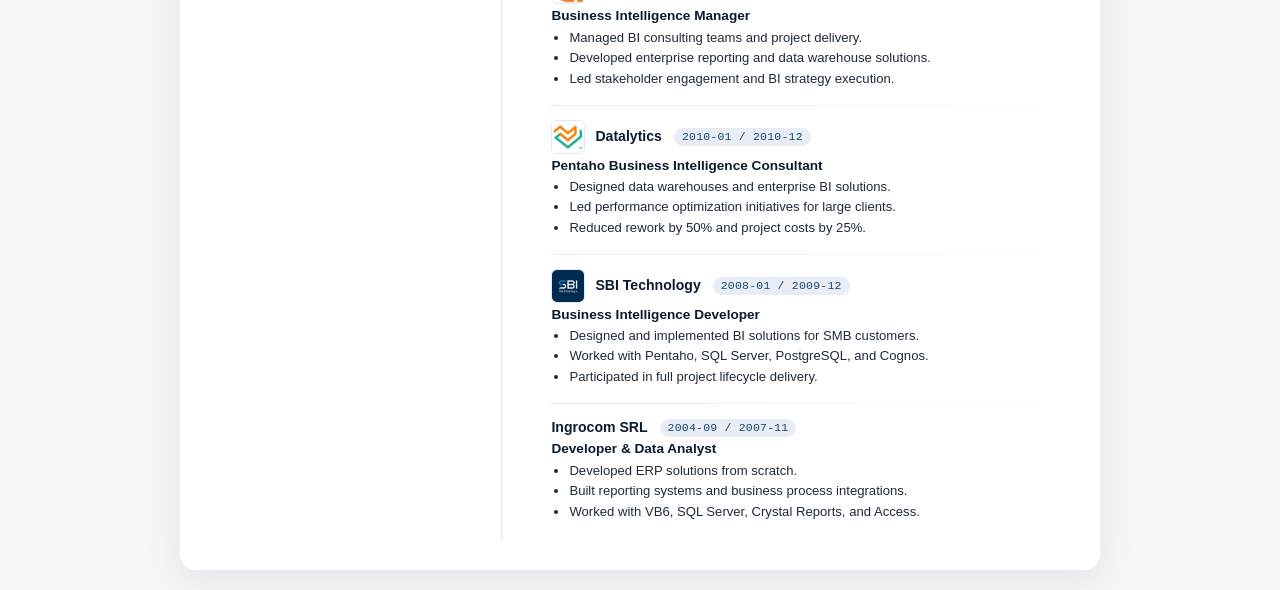
==== commit 7db2c2ce: "Redesign resume with two-column card layout - Rework index.html with embedded CSS: card wrapper, hea" ====
--- a/index.html
+++ b/index.html
@@ -3,294 +3,611 @@
     <link href="style.css" rel="stylesheet">
     <title>Jorge Arroyo | Staff Data Engineer</title>
     <link rel="stylesheet" href="https://cdnjs.cloudflare.com/ajax/libs/font-awesome/5.15.4/css/all.min.css">
+    <style>
+        /* --- Global Reset & Base --- */
+        * {
+            margin: 0;
+            padding: 0;
+            box-sizing: border-box;
+        }
+
+        body {
+            background: #f4f6f9;
+            font-family: 'Segoe UI', Roboto, 'Helvetica Neue', sans-serif;
+            line-height: 1.4;
+            color: #1e2a3a;
+            padding: 8px 20px 20px 20px;
+            display: flex;
+            flex-direction: column;
+            align-items: center;
+        }
+
+        /* --- Main Resume Card --- */
+        #resume-wrapper {
+            max-width: 1200px;
+            width: 100%;
+            background: #ffffff;
+            box-shadow: 0 10px 40px rgba(0, 0, 0, 0.08);
+            border-radius: 16px;
+            padding: 12px 30px 30px 30px;
+            transition: all 0.2s ease;
+        }
+
+        /* --- Header --- */
+        #header {
+            text-align: center;
+            margin-bottom: 12px;
+            border-bottom: 2px solid #e9edf2;
+            padding-bottom: 8px;
+        }
+
+        #header h1 {
+            font-size: 2.4rem;
+            font-weight: 700;
+            letter-spacing: 2px;
+            color: #0a1a2f;
+            margin-bottom: 0px;
+            line-height: 1.1;
+        }
+
+        #header .subhead {
+            font-size: 0.95rem;
+            font-weight: 400;
+            color: #2c3e50;
+            letter-spacing: 0.3px;
+            background: #eef2f7;
+            display: inline-block;
+            padding: 1px 18px;
+            border-radius: 40px;
+            margin-top: 0px;
+        }
+
+        #header hr {
+            display: none;
+        }
+
+        /* --- Two-column layout --- */
+        main {
+            display: grid;
+            grid-template-columns: 34% 66%;
+            gap: 25px;
+            margin-top: 2px;
+        }
+
+        /* --- Left Column --- */
+        #mainLeft {
+            border-right: 1px solid #e2e8f0;
+            padding-right: 16px;
+        }
+
+        #mainLeft section {
+            margin-bottom: 18px;
+        }
+
+        #mainLeft h2 {
+            font-size: 0.9rem;
+            font-weight: 700;
+            letter-spacing: 0.5px;
+            text-transform: uppercase;
+            color: #0a1a2f;
+            border-bottom: 2px solid #d0d9e6;
+            padding-bottom: 3px;
+            margin-bottom: 8px;
+        }
+
+        #mainLeft p,
+        #mainLeft li {
+            font-size: 0.82rem;
+            color: #1e2a3a;
+            margin-bottom: 3px;
+        }
+
+        #mainLeft a {
+            color: #1a4972;
+            text-decoration: none;
+            transition: color 0.2s;
+        }
+
+        #mainLeft a:hover {
+            color: #0b2b4a;
+            text-decoration: underline;
+        }
+
+        #mainLeft .contact-item {
+            display: flex;
+            align-items: center;
+            gap: 8px;
+            margin-bottom: 4px;
+        }
+
+        #mainLeft .contact-item i {
+            width: 16px;
+            font-size: 0.85rem;
+            color: #1a4972;
+            text-align: center;
+        }
+
+        /* Skills list */
+        .skills-list {
+            list-style: none;
+            padding: 0;
+        }
+
+        .skills-list li {
+            margin-bottom: 5px;
+            line-height: 1.5;
+        }
+
+        .skills-list b {
+            color: #0a1a2f;
+        }
+
+        /* Education & Certs */
+        .edu-item,
+        .cert-item {
+            margin-bottom: 5px;
+        }
+
+        .edu-item h3 {
+            font-size: 0.9rem;
+            font-weight: 600;
+            margin-bottom: 1px;
+        }
+
+        .cert-item p {
+            margin: 0;
+            font-size: 0.82rem;
+        }
+
+        /* --- Right Column --- */
+        #mainRight section {
+            margin-bottom: 18px;
+        }
+
+        #mainRight h2 {
+            font-size: 0.9rem;
+            font-weight: 700;
+            letter-spacing: 0.5px;
+            text-transform: uppercase;
+            color: #0a1a2f;
+            border-bottom: 2px solid #d0d9e6;
+            padding-bottom: 3px;
+            margin-bottom: 8px;
+        }
+
+        /* About text */
+        #mainRight p {
+            font-size: 0.88rem;
+            color: #1e2a3a;
+            line-height: 1.5;
+        }
+
+        /* Highlights */
+        .highlights-list {
+            list-style: none;
+            padding: 0;
+        }
+
+        .highlights-list li {
+            margin-bottom: 8px;
+            line-height: 1.5;
+            font-size: 0.88rem;
+        }
+
+        .highlights-list b {
+            color: #0a1a2f;
+        }
+
+        /* --- Work Experience --- */
+        .job-entry {
+            margin-bottom: 16px;
+        }
+
+        .job-header {
+            display: flex;
+            align-items: center;
+            gap: 10px;
+            margin-bottom: 2px;
+            flex-wrap: wrap;
+        }
+
+        .company-logo {
+            width: 34px;
+            height: 34px;
+            object-fit: cover;
+            border-radius: 6px;
+            border: 1px solid #e2e8f0;
+            background: #f8fafc;
+            flex-shrink: 0;
+        }
+
+        .job-title {
+            font-size: 0.88rem;
+            font-weight: 700;
+            color: #0a1a2f;
+        }
+
+        .job-title a {
+            color: #0a1a2f;
+            text-decoration: none;
+        }
+
+        .job-title a:hover {
+            text-decoration: underline;
+        }
+
+        .job-meta {
+            font-size: 0.72rem;
+            font-weight: 500;
+            color: #1a4972;
+            background: #e8edf5;
+            padding: 1px 8px;
+            border-radius: 20px;
+            margin-left: 2px;
+            white-space: nowrap;
+            font-family: 'Consolas', 'Courier New', monospace;
+            letter-spacing: 0.2px;
+        }
+
+        .job-role {
+            font-weight: 600;
+            color: #0a1a2f;
+            font-size: 0.85rem;
+            margin-bottom: 2px;
+        }
+
+        .job-entry ul {
+            list-style: disc;
+            padding-left: 18px;
+            margin-top: 2px;
+        }
+
+        .job-entry ul li {
+            font-size: 0.82rem;
+            color: #1e2a3a;
+            margin-bottom: 1px;
+            line-height: 1.5;
+        }
+
+        .job-separator {
+            border: 0;
+            height: 1px;
+            background: linear-gradient(to right, #e2e8f0, transparent);
+            margin: 12px 0 14px 0;
+        }
+
+        /* --- Download Button --- */
+        .actions {
+            margin-top: 20px;
+            text-align: center;
+        }
+
+        .pdf-btn {
+            background: #0a1a2f;
+            color: white;
+            border: none;
+            padding: 10px 28px;
+            border-radius: 40px;
+            font-size: 0.9rem;
+            font-weight: 600;
+            cursor: pointer;
+            display: inline-flex;
+            align-items: center;
+            gap: 8px;
+            transition: background 0.2s, transform 0.1s;
+            box-shadow: 0 4px 12px rgba(10, 26, 47, 0.15);
+        }
+
+        .pdf-btn:hover {
+            background: #1f3a5f;
+            transform: scale(1.01);
+        }
+
+        .pdf-btn i {
+            font-size: 1rem;
+        }
+
+        /* --- Responsive --- */
+        @media (max-width: 800px) {
+            main {
+                grid-template-columns: 1fr;
+                gap: 16px;
+            }
+
+            #mainLeft {
+                border-right: 0;
+                padding-right: 0;
+            }
+
+            #resume-wrapper {
+                padding: 10px 14px 20px 14px;
+            }
+
+            #header h1 {
+                font-size: 1.8rem;
+            }
+
+            .job-meta {
+                white-space: normal;
+                font-size: 0.7rem;
+            }
+        }
+
+        @media print {
+            body {
+                background: white;
+                padding: 0.02in;
+            }
+
+            #resume-wrapper {
+                box-shadow: none;
+                padding: 8px 10px 16px 10px;
+                border-radius: 0;
+                max-width: 100%;
+            }
+
+            .actions {
+                display: none;
+            }
+
+            .job-header {
+                break-inside: avoid;
+            }
+
+            .job-entry {
+                break-inside: avoid;
+            }
+        }
+    </style>
 </head>
-
 <body>
-    <header id="header">
-        <h1>JORGE ARROYO</h1>
-        <hr>
-        Staff Data Engineer | MarTech Engineer | Analytics Engineer
-        <hr>
-    </header>
-    
-    <main>
-        <article id="mainLeft">
-
-            <section>
-                <h2>CONTACT</h2>
-
-                <p>
-                    <i class="fa fa-envelope"></i>
-                    <a href="mailto:jemarroyo@gmail.com">jemarroyo@gmail.com</a>
-                </p>
-
-                <p>
-                    <i class="fab fa-github"></i>
-                    <a href="https://github.com/jemarroyo">github.com/jemarroyo</a>
-                </p>
-
-                <p>
-                    <i class="fab fa-linkedin"></i>
-                    <a href="https://linkedin.com/in/jemarroyo">
-                        linkedin.com/in/jemarroyo
-                    </a>
-                </p>
-                <p>
-                        <i class="fa fa-phone" aria-hidden="true"></i>
-                        <a href="tel:+5491162339162">
-                            +54 9 11 6233-9162
-                        </a>
-                </p>
-                <p>
-                    <i class="fab fa-whatsapp" aria-hidden="true"></i>
-                    <a href="https://wa.me/5491162339162?text=Hi%20Jorge%2C%20I%20found%20your%20resume%20on%20GitHub." target="_blank">
-                        WhatsApp
-                    </a>
-                </p>
-            </section>
-
-            <section>
-                <h2>SKILLS</h2>
-
-                <p>
-                    Pentaho, Python, SQL, Snowflake, Airflow, GitHub Actions,
-                    BigQuery, PostgreSQL, MongoDB, AWS, GCP, Docker, Kubernetes, Linux,
-                    ETL/ELT, Data Modeling, Marketing Analytics, Observability,
-                    Data Governance, CI/CD, API Integrations,
-                    Datadog, Looker, Bash
-                </p>
-
-            </section>
-
-            <section>
-                <h2>EDUCATION</h2>
-
-                <h3>Bachelor of Science (B.S.) in Information Systems Engineering</h3>
-
-            </section>
-
-            <section>
-                <h2>CERTIFICATIONS</h2>
-
-                <p>AWS Cloud Practitioner</p>
-                <p>Google Cloud Platform - Looker ML Certified</p>
-
-            </section>
-
-        </article>
-
-        <article id="mainRight">
-
-            <section>
-                <h2>ABOUT</h2>
-
-                <p>
-                    Staff Data Engineer and Data Platform Architect with 15+ years of experience designing, scaling, and operating production cloud-native data platforms across high-growth domains (Cybersecurity, MarTech, Fintech, Gaming). Expert in Snowflake architectures, Python, modern ELT (dbt, Airflow), and identity resolution engines. Proven track record of building reusable, low-maintenance ingestion frameworks that drastically slash development cycles, implementing rigorous DataOps/Data Quality tooling, and bridging the gap between deep infrastructure engineering and commercial product/analytics teams.
-                </p>
-
-            </section>
-            <section>
-                <h2>CORE EXPERTISE</h2>
-
-                <p>
-                    <ul style="list-style-type: none; padding-left: 5px;">
-                        <li>Architecture: Modern ELT/ETL, Data Platform Design, Data Contracts, Governance & Observability</li>
-                        <li>Snowflake Mastery: Snowpark, Streams & Tasks, MERGE Optimization, Cost Optimization</li>
-                        <li>Domain Specialization: Identity Resolution, MarTech Data Ecosystems, Cybersecurity Telemetry</li>
-                        <li>Leadership: Cross-functional Technical Strategy, Team Management (up to 8), Mentoring & Training</li>
+    <div id="resume-wrapper">
+        <header id="header">
+            <h1>JORGE ARROYO</h1>
+            <div class="subhead">Staff Data Engineer · MarTech · Analytics Engineer</div>
+        </header>
+
+        <main>
+            <!-- ========== LEFT COLUMN ========== -->
+            <article id="mainLeft">
+                <!-- CONTACT -->
+                <section>
+                    <h2>CONTACT</h2>
+                    <div class="contact-item">
+                        <i class="fa fa-envelope"></i>
+                        <a href="mailto:jemarroyo@gmail.com">jemarroyo@gmail.com</a>
+                    </div>
+                    <div class="contact-item">
+                        <i class="fab fa-github"></i>
+                        <a href="https://github.com/jemarroyo">github.com/jemarroyo</a>
+                    </div>
+                    <div class="contact-item">
+                        <i class="fab fa-linkedin"></i>
+                        <a href="https://linkedin.com/in/jemarroyo">linkedin.com/in/jemarroyo</a>
+                    </div>
+                    <div class="contact-item">
+                        <i class="fa fa-phone"></i>
+                        <a href="tel:+5491162339162">+54 9 11 6233-9162</a>
+                    </div>
+                    <div class="contact-item">
+                        <i class="fab fa-whatsapp"></i>
+                        <a href="https://wa.me/5491162339162?text=Hi%20Jorge%2C%20I%20found%20your%20resume%20on%20GitHub." target="_blank">WhatsApp</a>
+                    </div>
+                </section>
+
+                <!-- SKILLS -->
+                <section>
+                    <h2>SKILLS</h2>
+                    <ul class="skills-list">
+                        <li><b>Languages:</b> Pentaho, Python, SQL, Bash, JavaScript</li>
+                        <li><b>Cloud & Data Warehouses:</b> Google Cloud Platform, AWS, Snowflake, BigQuery</li>
+                        <li><b>Data Engineering & Ops:</b> Apache Airflow, dbt, Airbyte, Fivetran, GitLab/GitHub Actions, Docker, Kubernetes, API Integrations, CI/CD, Infrastructure as Code</li>
+                        <li><b>Databases & Storage:</b> PostgreSQL, MongoDB Atlas, Oracle, SQL Server, DB2</li>
+                        <li><b>MarTech & Analytics/Observability:</b> Segment, Braze, Poplar, Mixpanel, Looker, Datadog, Tableau, Meta/Google Ads</li>
                     </ul>
-            </section>
-            <section>
-                <h2>TECHNICAL SKILLS</h2>
-
-                <p>
-                    <ul style="list-style-type: none; padding-left: 5px;">
-                        <li>Languages: Python, SQL, Bash, JavaScript</li>
-                        <li>Cloud Platforms & Data Warehouses: Snowflake, Google Cloud Platform (BigQuery), AWS (AuroraDB)</li>
-                        <li>Data Engineering & Ops: Apache Airflow, dbt, Airbyte, Fivetran, Gitlab/GitHub Actions, Docker, Kubernetes</li>
-                        <li>Databases & Storage: PostgreSQL, MongoDB Atlas, Oracle, SQL Server, DB2</li>
-                        <li>MarTech & Analytics: Segment, Braze, Mixpanel, Looker, Datadog, Tableau, Meta/Google Ads</li>
+                </section>
+
+                <!-- EDUCATION -->
+                <section>
+                    <h2>EDUCATION</h2>
+                    <div class="edu-item">
+                        <h3>B.S. in Information Systems Engineering</h3>
+                        <p style="color:#4a5b6e; font-size:0.78rem;">Universidad Tecnológica Nacional · Argentina</p>
+                    </div>
+                </section>
+
+                <!-- CERTIFICATIONS -->
+                <section>
+                    <h2>CERTIFICATIONS</h2>
+                    <div class="cert-item"><p>AWS Cloud Practitioner</p></div>
+                    <div class="cert-item"><p>Google Cloud Platform – Looker ML Certified</p></div>
+                </section>
+            </article>
+
+            <!-- ========== RIGHT COLUMN ========== -->
+            <article id="mainRight">
+                <!-- ABOUT -->
+                <section>
+                    <h2>ABOUT</h2>
+                    <p>
+                        Staff Data Engineer and Data Platform Architect with 15+ years of experience designing, scaling, and operating production cloud-native data platforms across high-growth domains (Cybersecurity, MarTech, Fintech, Gaming). Expert in Snowflake architectures, Python, modern ELT (dbt, Airflow), and identity resolution engines. Proven track record of building reusable, low-maintenance ingestion frameworks that slash development cycles, implementing rigorous DataOps/Data Quality tooling, and bridging the gap between deep infrastructure engineering and commercial product/analytics teams.
+                    </p>
+                </section>
+
+                <!-- HIGHLIGHTS -->
+                <section>
+                    <h2>HIGHLIGHTS</h2>
+                    <ul class="highlights-list">
+                        <li><b>Customer Identity Resolution Platform:</b> Designed and deployed a deterministic identity resolution pipeline using optimized Snowflake MERGE architectures. Unified siloed CRM, product event, and marketing data into a high-performance canonical customer model.</li>
+                        <li><b>Marketing Data Platform Framework:</b> Architected a boilerplate ingestion framework integrating global SaaS APIs and advertising platforms into Snowflake, featuring automated schema validation and isolated CI/CD workflows.</li>
+                        <li><b>Enterprise Data Platform Modernization:</b> Led migration initiatives from legacy databases and ETL environments into cloud-native architectures, improving scalability, reliability, and analytical capabilities while maintaining business continuity.</li>
+                        <li><b>Leadership:</b> Cross-functional Technical Strategy, Team Management (up to 8), Mentoring &amp; Training.</li>
                     </ul>
-                </p>
-            </section>
-
-            <section>   
-                <h2>SELECTED ARCHITECTURE HIGHLIGHTS</h2>
-
-                <p>
-                    <ul style="list-style-type: none; padding-left: 5px;">
-                        <li>Customer Identity Resolution Platform: Designed and deployed a deterministic identity resolution pipeline using optimized Snowflake MERGE architectures. Unified siloed CRM, product event, and marketing data into a high-performance canonical customer model.</li>
-                        <li>Marketing Data Platform Framework: Architected a boilerplate ingestion framework integrating global SaaS APIs and advertising platforms into Snowflake, featuring automated schema validation and isolated CI/CD workflows.</li>
-                        <li>Enterprise Data Platform Modernization: Led migration initiatives from legacy databases and ETL environments into cloud-native architectures, improving scalability, reliability, and analytical capabilities while maintaining business continuity.</li>
-                    </ul>
-                </p>
-            </section>
-
-            <section>
-                <h2>WORK EXPERIENCE</h2>
-                <div class="company-title">
-                        <img src="assets/logos/cookunity.jpeg"
-                            alt="CookUnity"
-                            class="company-logo">
-
-                <h3>Staff Data Engineer, MarTech</h3>
-                </div>
-                <p class="company-name">
-                        CookUnity | Feb 2025 - Present
-                </p>
-                
-                <ul>
-                    <li>Own end-to-end marketing analytics pipelines using Python, GitHub Actions, and Snowflake.</li>
-                    <li>Integrate Braze, Segment, Mixpanel, Meta Ads, Google Ads, AppLovin, Impact, and Poplar data sources.</li>
-                    <li>Built monitoring, alerting, and observability solutions using Datadog and Slack.</li>
-                </ul>
-
-                <hr class="job-separator">
-                <div class="company-title">
-                        <img src="assets/logos/eclypsium.jpeg"
-                            alt="Eclypsium"
-                            class="company-logo">
-
-                <h3>Senior Data Engineer</h3>
-                </div>
-                <p class="company-name">
-                        Eclypsium | Nov 2023 - Jan 2025
-                </p>
-                
-                <ul>
-                    <li>Designed scalable ETL/ELT pipelines on GCP using Airflow and BigQuery.</li>
-                    <li>Built data models and reporting solutions supporting cybersecurity analytics.</li>
-                    <li>Improved data accessibility and operational decision-making across teams.</li>
-                </ul>
-                <hr class="job-separator">
-
-                <div class="company-title">
-                        <img src="assets/logos/vettedbiz.jpeg"
-                            alt="VettedBiz"
-                            class="company-logo">
-
-                <h3>Data Analytics Manager</h3>
-                </div>
-                <p class="company-name">
-                        VettedBiz & Visa Franchise | Nov 2023 - Jan 2025
-                </p>
-
-                <ul>
-                    <li>Led data strategy, governance, and analytics initiatives.</li>
-                    <li>Managed analysts and coordinated cross-functional data projects.</li>
-                    <li>Reduced data-related incidents by 15% through governance improvements.</li>
-                </ul>
-                <hr class="job-separator">
-
-                <div class="company-title">
-                        <img src="assets/logos/bigfishgames.jpeg"
-                            alt="Big Fish Games"
-                            class="company-logo">
-
-                <h3>Senior Data Engineer</h3>
-                </div>
-                <p class="company-name">
-                        Big Fish Games | Mar 2021 - May 2022
-                </p>
-
-                <ul>
-                    <li>Implemented Apache Airflow pipelines and automated ingestion workflows.</li>
-                    <li>Built Looker dashboards and Snowflake data models.</li>
-                    <li>Improved reliability and monitoring of large-scale analytics systems.</li>
-                </ul>
-                <hr class="job-separator">
-
-                <div class="company-title">
-                        <img src="assets/logos/bancocredicoop.jpeg"
-                            alt="Banco Credicoop"
-                            class="company-logo">
-
-                <h3>Senior ETL Technical Lead</h3>
-                </div>
-                <p class="company-name">
-                        Banco Credicoop | May 2015 - Feb 2021
-                </p>
-
-
-                <ul>
-                    <li>Led regulatory reporting and government integration initiatives.</li>
-                    <li>Designed enterprise ETL solutions using Pentaho, Oracle, DB2, and Mainframe systems.</li>
-                    <li>Produced technical specifications, testing plans, and implementation strategies.</li>
-                </ul>
-                <hr class="job-separator">
-                <div class="company-title">
-                        <img src="assets/logos/assertsolutions.jpeg"
-                            alt="Assert Solutions"
-                            class="company-logo">
-
-                <h3>Business Intelligence Manager</h3>
-                </div>
-                <p class="company-name">
-                        Assert Solutions | Jan 2011 - May 2015
-                </p>
-
-                <ul>
-                    <li>Managed BI consulting teams and project delivery.</li>
-                    <li>Developed enterprise reporting and data warehouse solutions.</li>
-                    <li>Led stakeholder engagement and BI strategy execution.</li>
-                </ul>
-                <hr class="job-separator">
-                <div class="company-title">
-                        <img src="assets/logos/datalytics.jpeg"
-                            alt="Assert Solutions"
-                            class="company-logo">
-
-                <h3>Pentaho BI Consultant</h3>
-                </div>
-                <p class="company-name">
-                        Datalytics | Jan 2010 - Dec 2010
-                </p>
-
-
-                <ul>
-                    <li>Designed data warehouses and enterprise BI solutions.</li>
-                    <li>Led performance optimization initiatives for large clients.</li>
-                    <li>Reduced rework by 50% and project costs by 25%.</li>
-                </ul>
-
-                <hr class="job-separator">
-                <div class="company-title">
-                        <img src="assets/logos/sbi.jpeg"
-                            alt="SBI"
-                            class="company-logo">
-
-                <h3>Business Intelligence Developer</h3>
-                </div>
-                <p class="company-name">
-                        SBI Technology | Jan 2008 - Dec 2009
-                </p>
-
-                <ul>
-                    <li>Designed and implemented BI solutions for SMB customers.</li>
-                    <li>Worked with Pentaho, SQL Server, PostgreSQL, and Cognos.</li>
-                    <li>Participated in full project lifecycle delivery.</li>
-                </ul>
-                <hr class="job-separator">
-                <h3>Developer & Data Analyst</h3>
-
-                <p>
-                    Ingrocom SRL | Sep 2004 - Dec 2007
-                </p>
-
-                <ul>
-                    <li>Developed ERP solutions from scratch.</li>
-                    <li>Built reporting systems and business process integrations.</li>
-                    <li>Worked with VB6, SQL Server, Crystal Reports, and Access.</li>
-                </ul>
-
-            </section>
-
-        </article>
-    </main>
+                </section>
+
+                <!-- WORK EXPERIENCE -->
+                <section>
+                    <h2>WORK EXPERIENCE</h2>
+
+                    <!-- CookUnity -->
+                    <div class="job-entry">
+                        <div class="job-header">
+                            <img src="assets/logos/cookunity.jpeg" alt="CookUnity" class="company-logo">
+                            <span class="job-title"><a href="https://www.cookunity.com/">CookUnity</a></span>
+                            <span class="job-meta">2025-02 / Present</span>
+                        </div>
+                        <div class="job-role">MarTech Engineer</div>
+                        <ul>
+                            <li>Own end-to-end marketing analytics pipelines using Python, GitHub Actions, and Snowflake.</li>
+                            <li>Integrate Braze, Segment, Mixpanel, Meta Ads, Google Ads, AppLovin, Impact, and Poplar data sources.</li>
+                            <li>Built monitoring, alerting, and observability solutions using Datadog and Slack.</li>
+                        </ul>
+                    </div>
+
+                    <hr class="job-separator">
+
+                    <!-- Eclypsium -->
+                    <div class="job-entry">
+                        <div class="job-header">
+                            <img src="assets/logos/eclypsium.jpeg" alt="Eclypsium" class="company-logo">
+                            <span class="job-title"><a href="https://eclypsium.com/">Eclypsium</a></span>
+                            <span class="job-meta">2023-12 / 2025-01</span>
+                        </div>
+                        <div class="job-role">Staff Data Engineer</div>
+                        <ul>
+                            <li>Designed scalable ETL/ELT pipelines on GCP using Airflow and BigQuery.</li>
+                            <li>Built data models and reporting solutions supporting cybersecurity analytics.</li>
+                            <li>Improved data accessibility and operational decision-making across teams.</li>
+                        </ul>
+                    </div>
+
+                    <hr class="job-separator">
+
+                    <!-- VettedBiz -->
+                    <div class="job-entry">
+                        <div class="job-header">
+                            <img src="assets/logos/vettedbiz.jpeg" alt="VettedBiz" class="company-logo">
+                            <span class="job-title"><a href="https://www.vettedbiz.com/">VettedBiz &amp; Visa Franchise</a></span>
+                            <span class="job-meta">2022-06 / 2023-11</span>
+                        </div>
+                        <div class="job-role">Data Analytics Manager</div>
+                        <ul>
+                            <li>Led data strategy, governance, and analytics initiatives.</li>
+                            <li>Managed analysts and coordinated cross-functional data projects.</li>
+                            <li>Reduced data-related incidents by 15% through governance improvements.</li>
+                        </ul>
+                    </div>
+
+                    <hr class="job-separator">
+
+                    <!-- Big Fish Games -->
+                    <div class="job-entry">
+                        <div class="job-header">
+                            <img src="assets/logos/bigfishgames.jpeg" alt="Big Fish Games" class="company-logo">
+                            <span class="job-title"><a href="https://www.bigfishgames.com/">Big Fish Games</a></span>
+                            <span class="job-meta">2021-03 / 2022-05</span>
+                        </div>
+                        <div class="job-role">Senior Data Engineer</div>
+                        <ul>
+                            <li>Implemented Apache Airflow pipelines and automated ingestion workflows.</li>
+                            <li>Built Looker dashboards and Snowflake data models.</li>
+                            <li>Improved reliability and monitoring of large-scale analytics systems.</li>
+                        </ul>
+                    </div>
+
+                    <hr class="job-separator">
+
+                    <!-- Banco Credicoop -->
+                    <div class="job-entry">
+                        <div class="job-header">
+                            <img src="assets/logos/bancocredicoop.jpeg" alt="Banco Credicoop" class="company-logo">
+                            <span class="job-title"><a href="https://www.bancocredicoop.coop/">Banco Credicoop</a></span>
+                            <span class="job-meta">2015-06 / 2021-02</span>
+                        </div>
+                        <div class="job-role">Data Technical Lead</div>
+                        <ul>
+                            <li>Led regulatory reporting and government integration initiatives.</li>
+                            <li>Designed enterprise ETL solutions using Pentaho, Oracle, DB2, and Mainframe systems.</li>
+                            <li>Produced technical specifications, testing plans, and implementation strategies.</li>
+                        </ul>
+                    </div>
+
+                    <hr class="job-separator">
+
+                    <!-- Assert Solutions -->
+                    <div class="job-entry">
+                        <div class="job-header">
+                            <img src="assets/logos/assertsolutions.jpeg" alt="Assert Solutions" class="company-logo">
+                            <span class="job-title"><a href="https://www.assertsolutions.com/">Assert Solutions</a></span>
+                            <span class="job-meta">2011-01 / 2015-05</span>
+                        </div>
+                        <div class="job-role">Business Intelligence Manager</div>
+                        <ul>
+                            <li>Managed BI consulting teams and project delivery.</li>
+                            <li>Developed enterprise reporting and data warehouse solutions.</li>
+                            <li>Led stakeholder engagement and BI strategy execution.</li>
+                        </ul>
+                    </div>
+
+                    <hr class="job-separator">
+
+                    <!-- Datalytics -->
+                    <div class="job-entry">
+                        <div class="job-header">
+                            <img src="assets/logos/datalytics.jpeg" alt="Datalytics" class="company-logo">
+                            <span class="job-title"><a href="https://lovelytics.com/">Datalytics</a></span>
+                            <span class="job-meta">2010-01 / 2010-12</span>
+                        </div>
+                        <div class="job-role">Pentaho Business Intelligence Consultant</div>
+                        <ul>
+                            <li>Designed data warehouses and enterprise BI solutions.</li>
+                            <li>Led performance optimization initiatives for large clients.</li>
+                            <li>Reduced rework by 50% and project costs by 25%.</li>
+                        </ul>
+                    </div>
+
+                    <hr class="job-separator">
+
+                    <!-- SBI Technology -->
+                    <div class="job-entry">
+                        <div class="job-header">
+                            <img src="assets/logos/sbi.jpeg" alt="SBI Technology" class="company-logo">
+                            <span class="job-title"><a href="https://www.sbi-technology.com/">SBI Technology</a></span>
+                            <span class="job-meta">2008-01 / 2009-12</span>
+                        </div>
+                        <div class="job-role">Business Intelligence Developer</div>
+                        <ul>
+                            <li>Designed and implemented BI solutions for SMB customers.</li>
+                            <li>Worked with Pentaho, SQL Server, PostgreSQL, and Cognos.</li>
+                            <li>Participated in full project lifecycle delivery.</li>
+                        </ul>
+                    </div>
+
+                    <hr class="job-separator">
+
+                    <!-- Ingrocom -->
+                    <div class="job-entry">
+                        <div class="job-header">
+                            <span class="job-title">Ingrocom SRL</span>
+                            <span class="job-meta">2004-09 / 2007-11</span>
+                        </div>
+                        <div class="job-role">Developer &amp; Data Analyst</div>
+                        <ul>
+                            <li>Developed ERP solutions from scratch.</li>
+                            <li>Built reporting systems and business process integrations.</li>
+                            <li>Worked with VB6, SQL Server, Crystal Reports, and Access.</li>
+                        </ul>
+                    </div>
+
+                </section>
+            </article>
+        </main>
+    </div>
+
+    <div class="actions">
+        <button onclick="window.print()" class="pdf-btn">
+            <i class="fas fa-download"></i> Download Resume PDF
+        </button>
+    </div>
 </body>
-<div class="actions">
-        <button onclick="window.print()" class="pdf-btn">
-            <i class="fas fa-download"></i>Download Resume PDF</button>
-    </div>
-
 </html>
